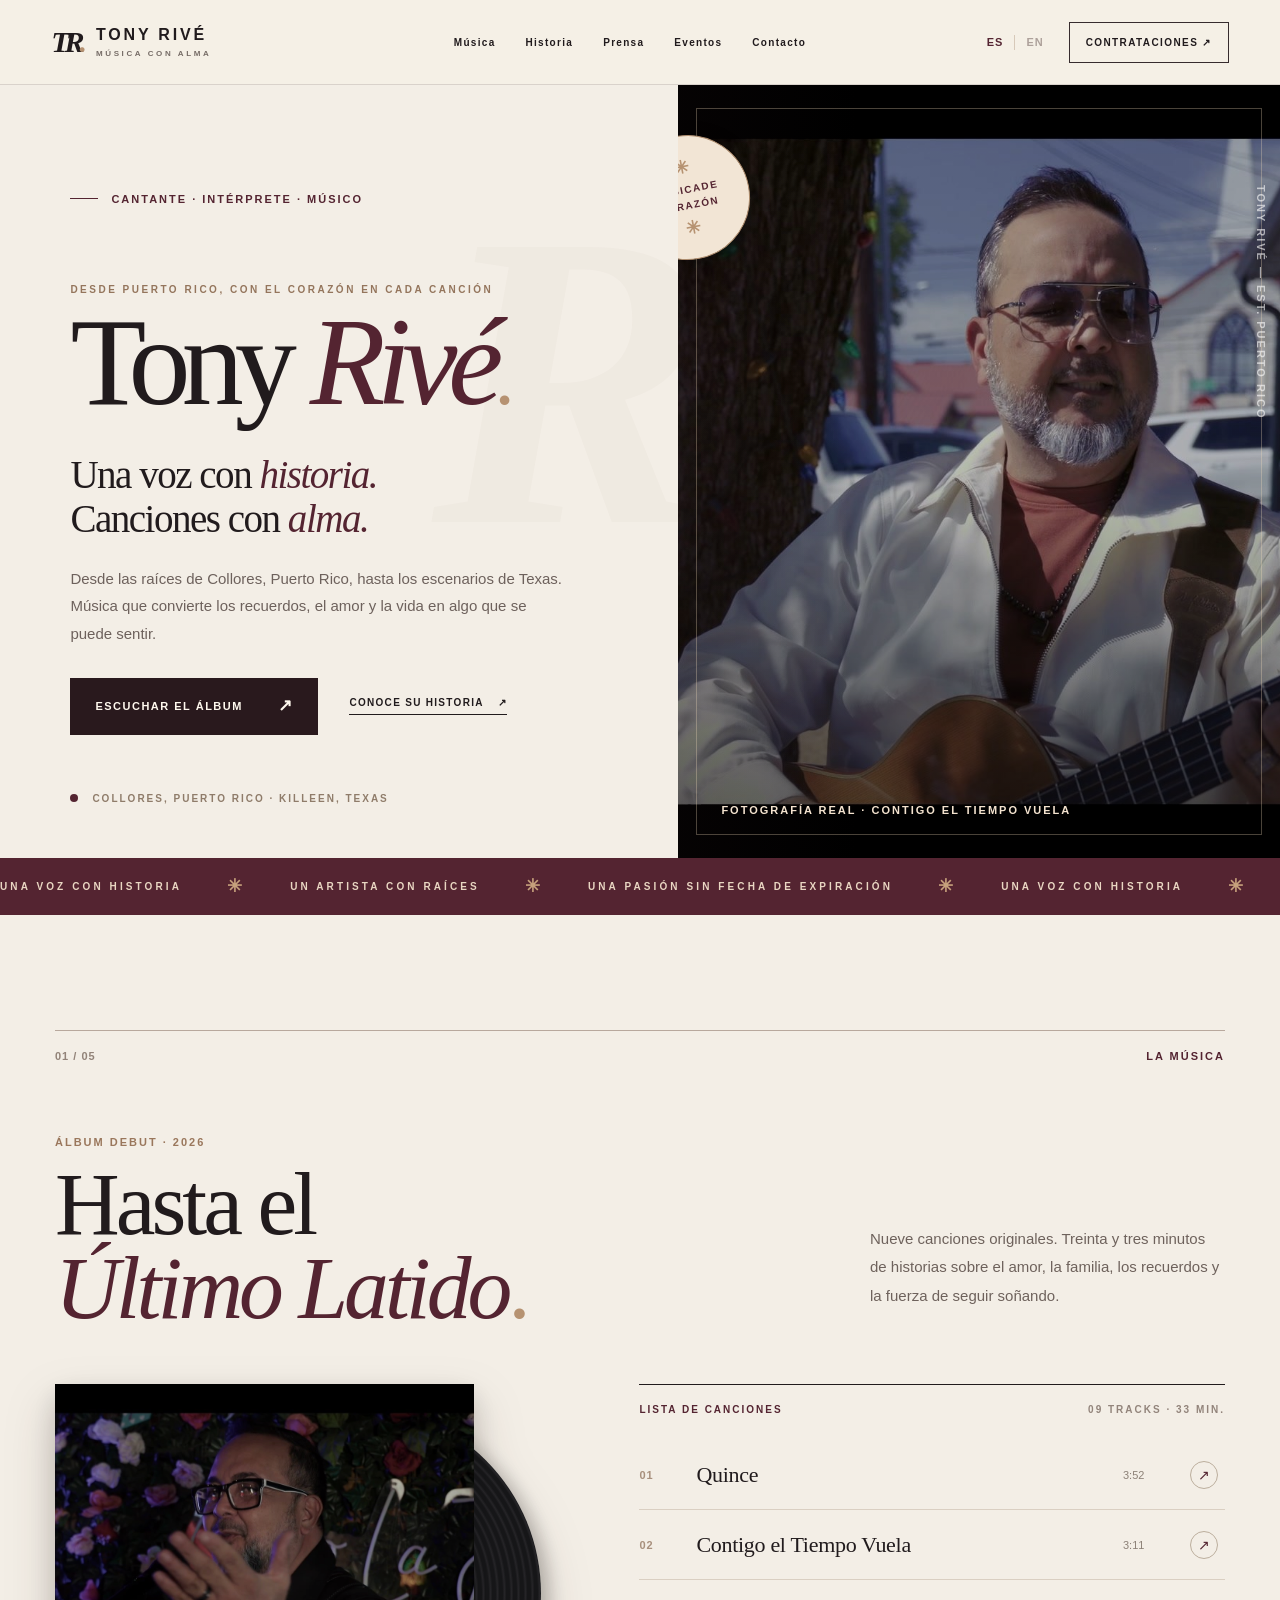
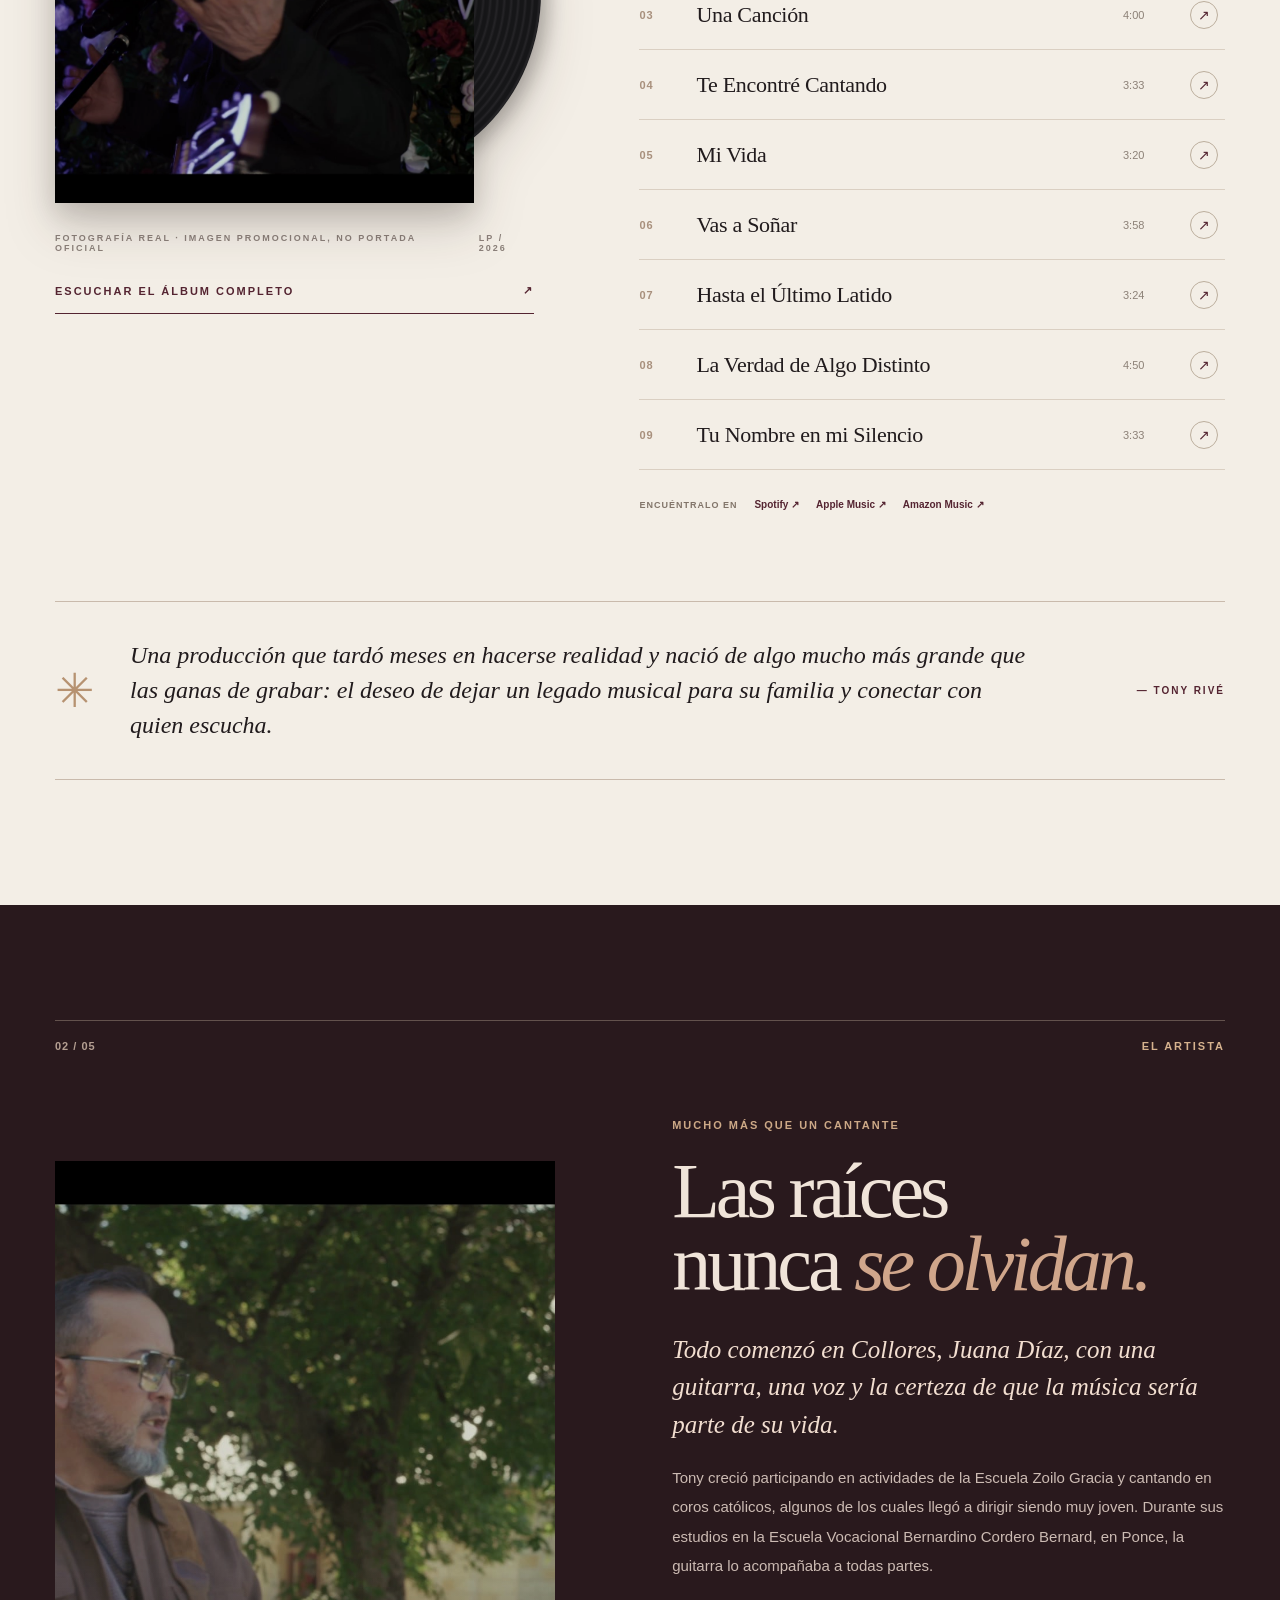
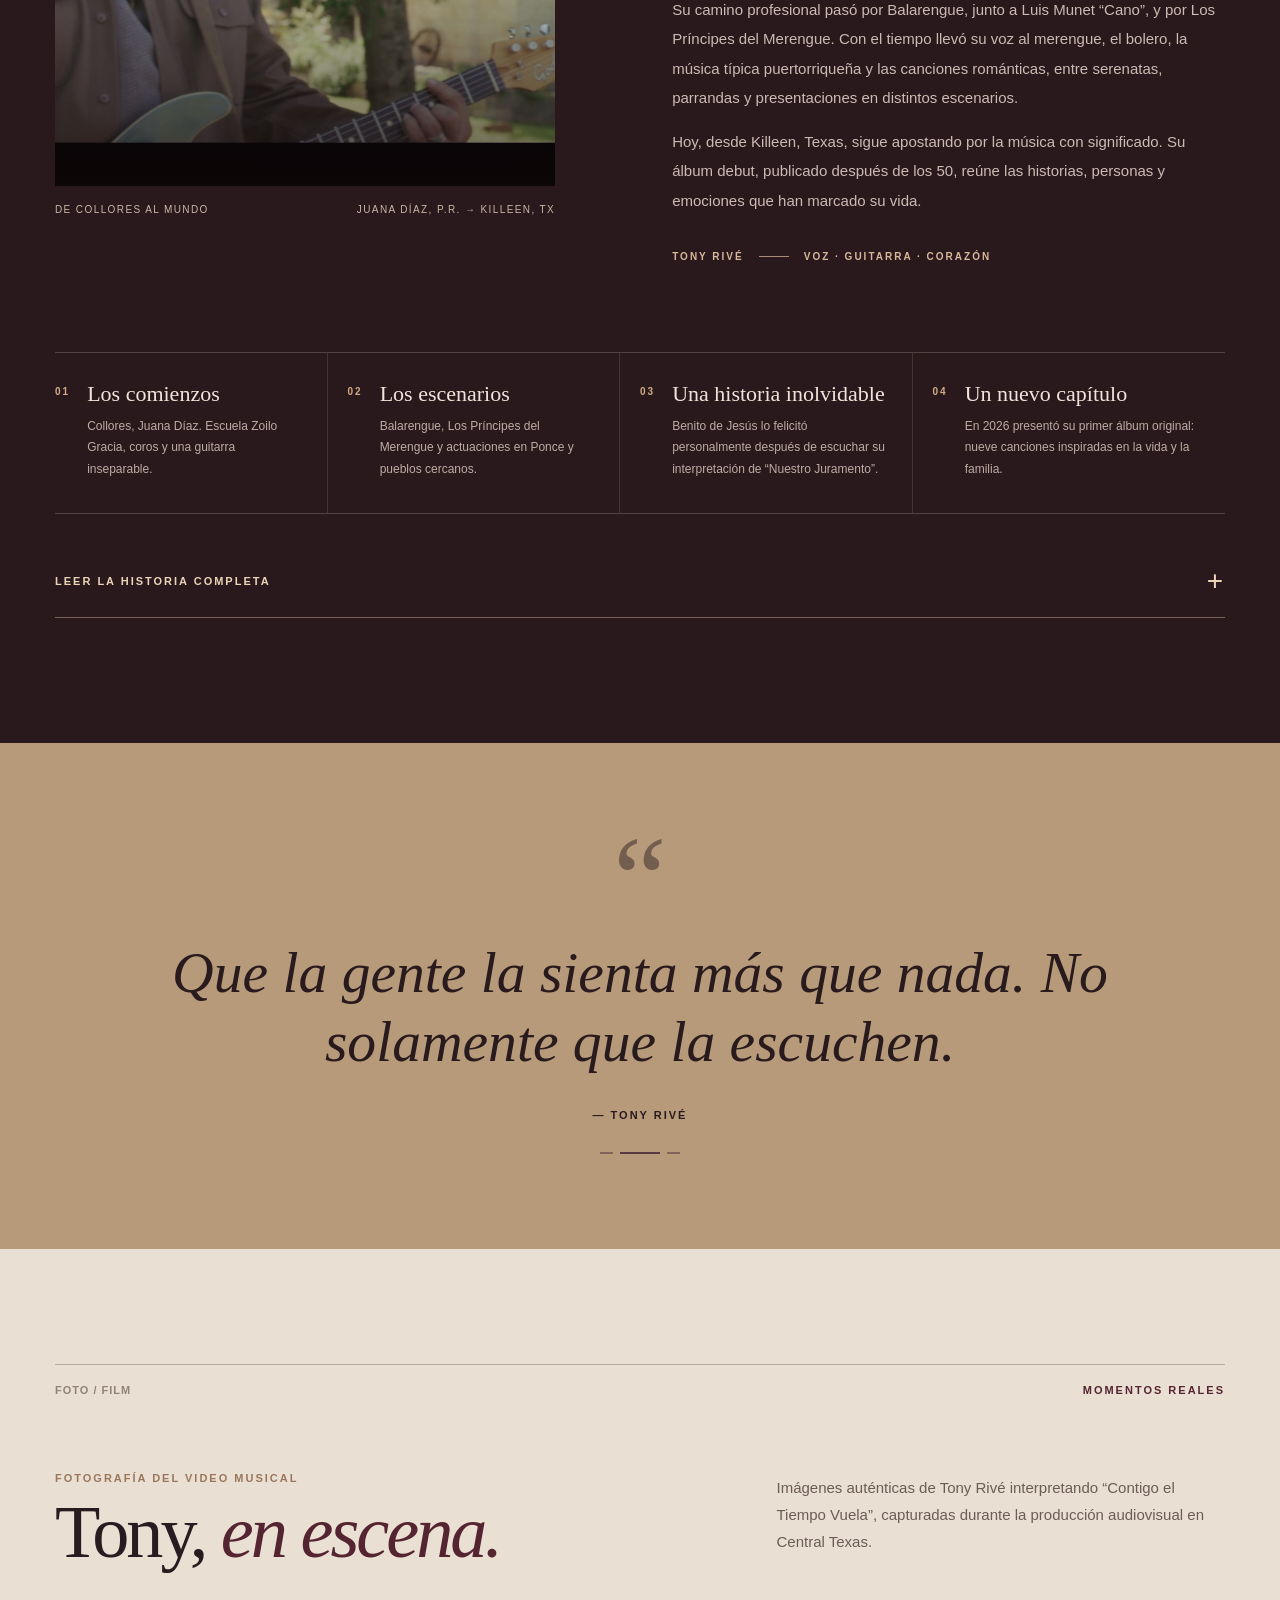
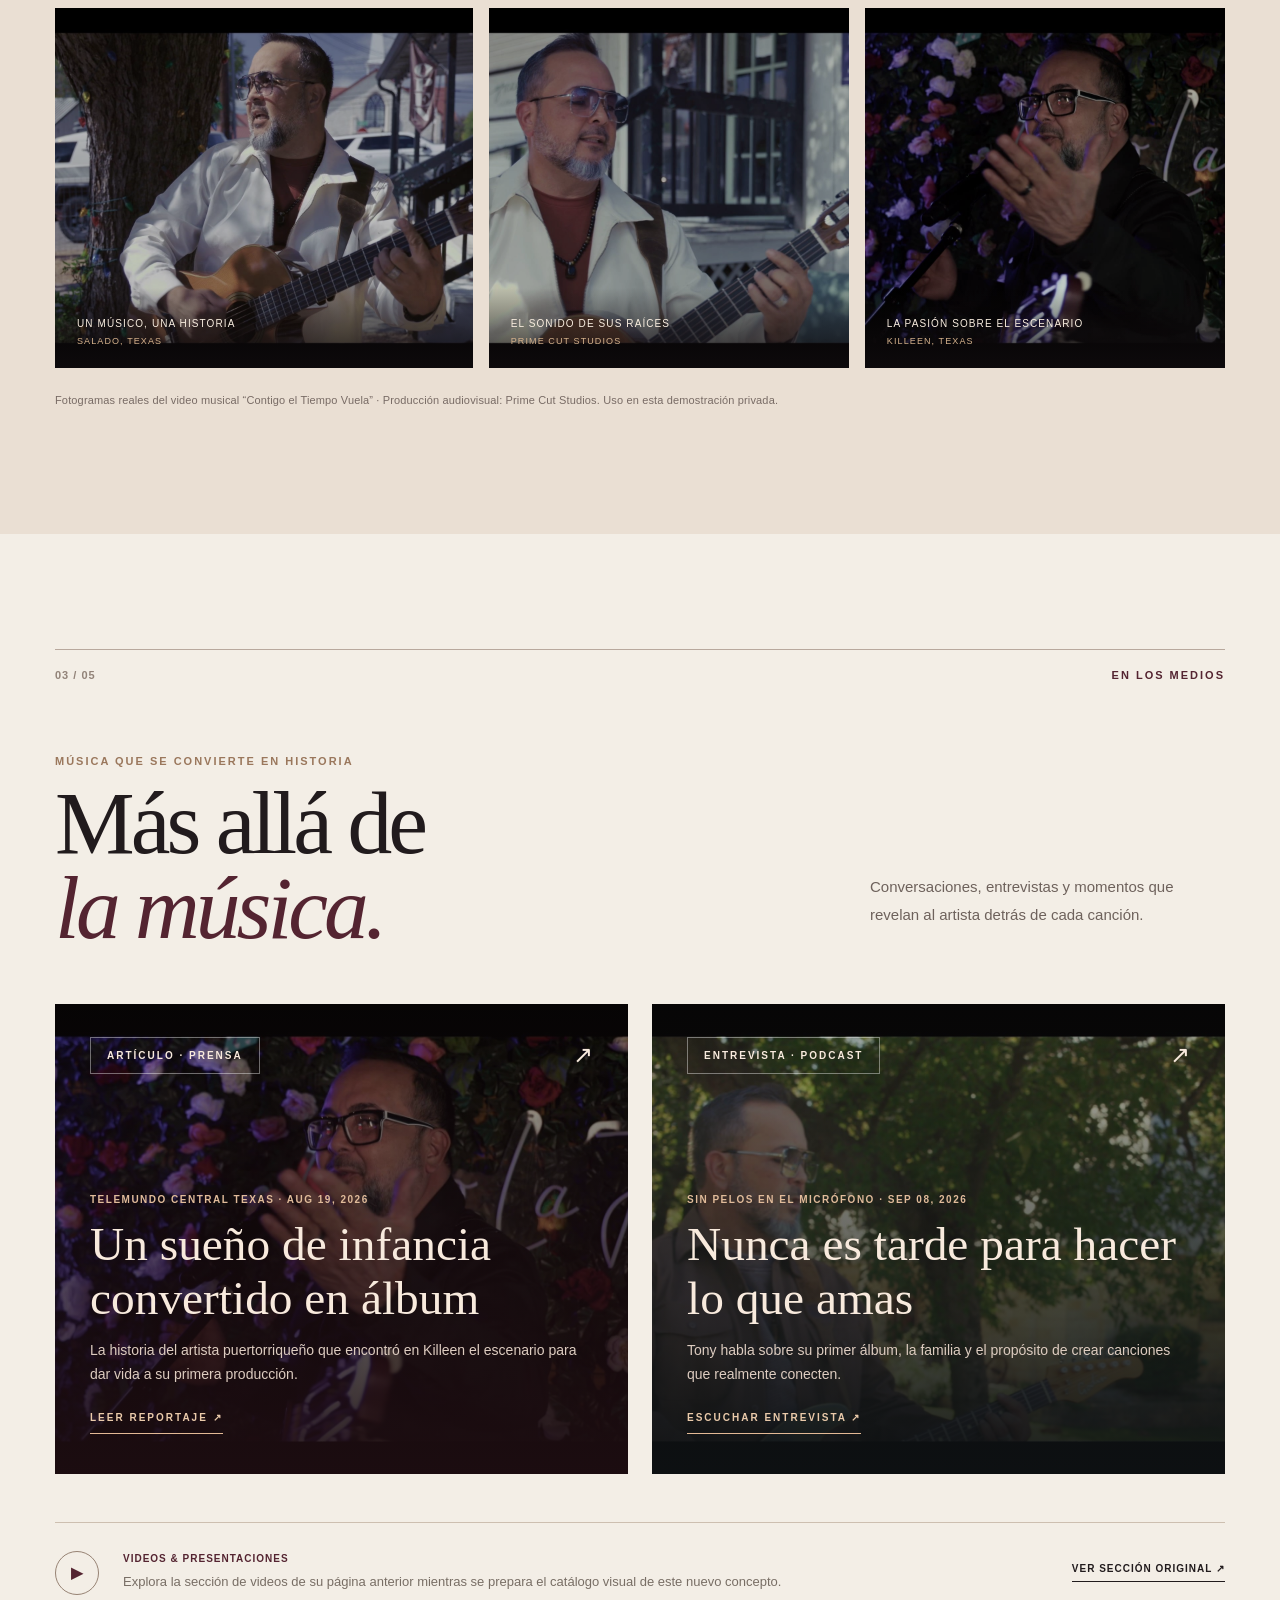
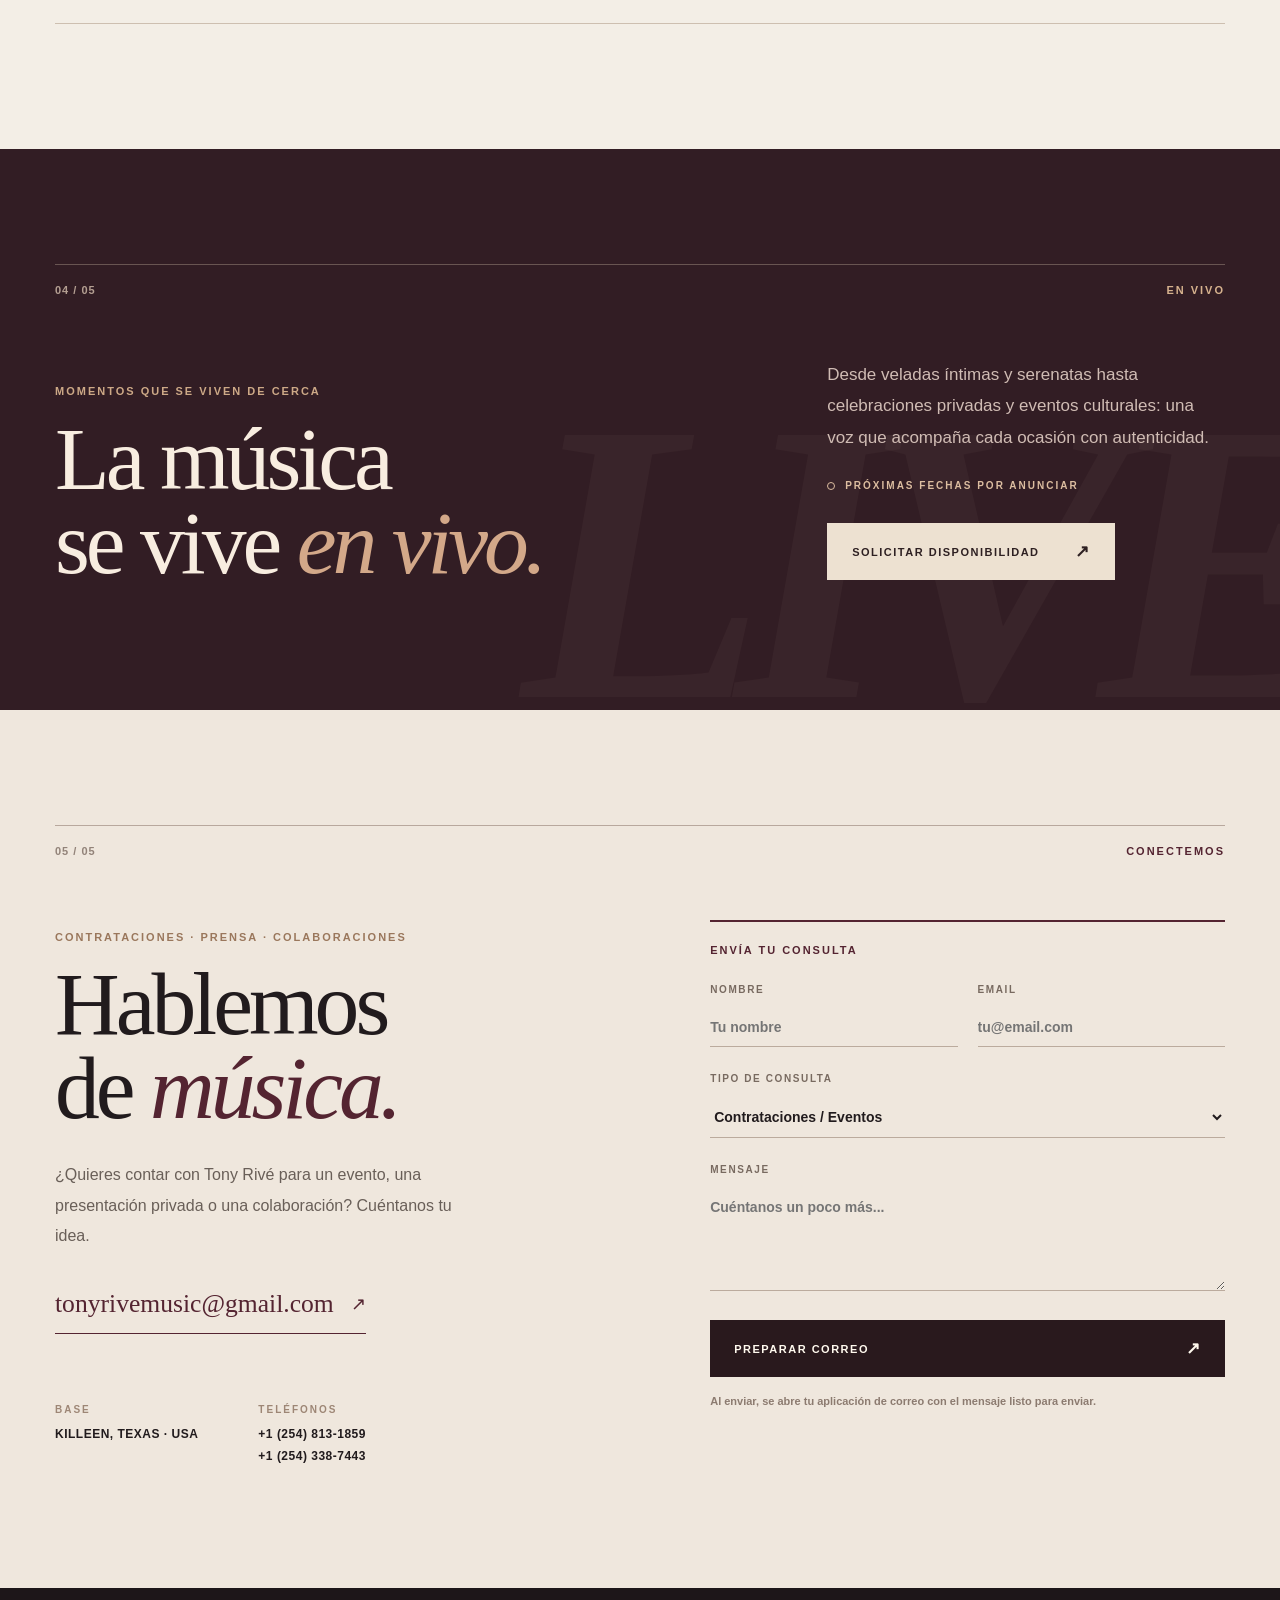
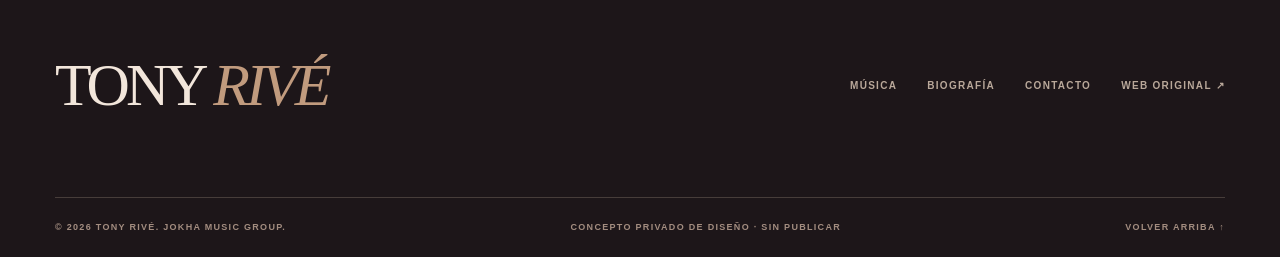
==== tony-rive/index.html @ f358e60b "Launch Tony Rivé bilingual artist website with authentic music-video photography" ====
<!doctype html>
<html lang="es">
<head>
 <meta charset="utf-8" />
 <meta name="viewport" content="width=device-width,initial-scale=1" />
 <meta name="theme-color" content="#1e1719" />
 <meta name="description" content="Tony Rivé — Puerto Rican singer, performer and musician based in Killeen, Texas. Listen to Hasta El Último Latido, explore his story and inquire about bookings." />
 <title>Tony Rivé | Music, Biography & Bookings | Sitio Oficial</title>
 <link rel="icon" href="[data-uri]" type="image/svg+xml" />
 <style>:root{--ink:#211b1d;--cream:#f3eee6;--cream2:#eae2d7;--line:#d7c9b9;--wine:#542431;--wineDark:#29191d;--tan:#b69271;--gold:#cda987;--muted:#766c66;--white:#fffaf3;--max:1440px;--serif:'Iowan Old Style','Baskerville','Palatino Linotype','Book Antiqua',Georgia,serif;--sans:'Helvetica Neue',Helvetica,Arial,sans-serif}
*{box-sizing:border-box}html{scroll-behavior:smooth;scroll-padding-top:80px}body{margin:0;background:var(--cream);color:var(--ink);font-family:var(--sans);-webkit-font-smoothing:antialiased;font-size:15px}body.menu-open{overflow:hidden}a{color:inherit;text-decoration:none}button,input,textarea,select{font:inherit}button{cursor:pointer}img{display:block;max-width:100%}::selection{background:#ae8667;color:#fff}button:focus-visible,a:focus-visible,input:focus-visible,textarea:focus-visible,select:focus-visible,summary:focus-visible{outline:2px solid var(--gold);outline-offset:4px}.container{width:min(calc(100% - 110px),var(--max));margin:auto}.section-padding{padding:115px 0 125px}.small-upper,.section-kicker,.hero-overline,.hero-eyebrow,.nav,.btn,.brand-name small,.hero-foot,.visual-caption,.vertical-label,.stamp-stars,.album-bottom,.tracks-meta,.platform-row,.track-num,.track-duration,.album-main-cta,.signature-line,.milestone-num,.bio-details summary,.quote-by,.media-tag,.media-source,.media-go,.media-notice,.events-status,.contact-info,.contact-form,.footer,.text-link,.form-label{font-size:11px;font-weight:650;letter-spacing:2px}.progress{position:fixed;top:0;left:0;height:3px;background:var(--tan);width:0;z-index:99}.skip-link{position:absolute;left:-9999px;top:10px;background:white;padding:12px;z-index:100}.skip-link:focus{left:10px}.site-header{height:85px;background:rgba(245,240,231,.96);display:flex;justify-content:space-between;align-items:center;padding:0 4%;border-bottom:1px solid rgba(51,31,35,.14);position:sticky;top:0;z-index:50;backdrop-filter:blur(16px)}.brand{display:flex;gap:14px;align-items:center;min-width:225px}.brand-mark{font:italic bold 30px var(--serif);letter-spacing:-5px;line-height:1}.brand-dot{color:var(--tan)}.brand-name{font-size:16px;letter-spacing:2.8px;font-weight:700;display:flex;flex-direction:column;gap:5px;white-space:nowrap}.brand-name small{font-size:8px;letter-spacing:2.6px;color:var(--muted)}.nav{display:flex;align-items:center;gap:30px;letter-spacing:1.3px;font-size:10px}.nav a{position:relative;padding:31px 0}.nav a::after{position:absolute;content:'';height:1px;background:var(--wine);bottom:23px;left:0;right:100%;transition:right .3s}.nav a:hover::after{right:0}.header-controls{display:flex;align-items:center;gap:22px}.language-switch{display:flex;align-items:center;gap:8px}.lang-btn{background:none;border:0;font-size:11px;font-weight:800;letter-spacing:1px;padding:7px 3px;color:#ada19a}.lang-btn.is-active{color:var(--wine)}.lang-line{width:1px;height:15px;background:var(--line)}.nav-book{border:1px solid #372c2e;padding:14px 16px;font-size:10px;letter-spacing:1.4px;font-weight:700;white-space:nowrap;transition:background .2s,color .2s}.nav-book:hover{background:var(--ink);color:white}.hamburger{display:none;width:35px;height:35px;padding:7px 2px;background:none;border:0}.hamburger span{display:block;height:2px;background:var(--ink);margin:6px 0;transition:transform .2s}
.hero{display:grid;grid-template-columns:53% 47%;min-height:740px;max-width:2000px;margin:auto}.hero-copy{padding:clamp(75px,8.4vw,145px) 4vw 54px max(5.5vw,calc((100vw - var(--max))/2));display:flex;flex-direction:column;position:relative;overflow:hidden}.hero-copy:after{content:'R';font:italic 700 420px var(--serif);position:absolute;top:7%;right:-5%;color:rgba(140,110,80,.035);pointer-events:none}.hero-eyebrow{color:var(--wine);display:flex;align-items:center;gap:13px;position:relative;z-index:1}.tiny-rule{width:28px;height:1px;background:var(--wine)}.hero-overline{color:#94755c;font-size:10px;letter-spacing:2.5px;line-height:1.8;margin:76px 0 8px;position:relative;z-index:1}.hero h1{font:normal clamp(88px,9.7vw,176px)/.9 var(--serif);letter-spacing:-9px;margin:0 0 35px;white-space:nowrap;z-index:1;position:relative}.hero h1>span:first-child{font-style:italic;font-weight:400;color:var(--wine)}.hero-period{font-size:.65em;color:var(--tan)}.hero-phrase{font:normal clamp(30px,3.05vw,54px)/1.12 var(--serif);letter-spacing:-1.5px;margin:0 0 24px;position:relative;z-index:1}.hero-phrase em{color:var(--wine);font-weight:400}.hero-desc{max-width:500px;color:#6d615c;line-height:1.85;font-size:15px;margin:0 0 30px;position:relative;z-index:1}.hero-buttons{display:flex;align-items:center;gap:31px;position:relative;z-index:2}.btn{display:inline-flex;align-items:center;justify-content:space-between;gap:35px;min-height:57px;padding:19px 24px;white-space:nowrap;border:1px solid transparent;transition:transform .24s,background .24s,color .24s;letter-spacing:1.5px}.btn:hover{transform:translateY(-3px)}.btn-dark{background:var(--wineDark);color:#fff9ee}.btn-dark:hover{background:var(--wine)}.btn-arrow{font-size:17px;line-height:0}.text-link{display:flex;align-items:center;gap:14px;font-size:10px;letter-spacing:1.3px;padding-bottom:6px;border-bottom:1px solid var(--ink)}.text-link:hover{color:var(--wine)}.hero-foot{margin-top:auto;padding-top:58px;display:flex;align-items:center;gap:14px;font-size:10px;color:#8f7c6a;position:relative;z-index:1}.round-dot{width:8px;height:8px;border-radius:50%;background:var(--wine)}.hero-visual{position:relative;min-height:740px;background:#191719;isolation:isolate;overflow:hidden}.hero-art{position:absolute;inset:0;background:#1e1e1c url('assets/guitar-scene.svg') center 45%/cover no-repeat}.hero-art img{width:100%;height:100%;object-fit:cover;object-position:center 38%;filter:saturate(.68) contrast(1.06) brightness(.87)}.hero-art img.failed,.story-image img.failed{display:none}.hero-visual:after{content:'';position:absolute;inset:0;pointer-events:none;background:linear-gradient(180deg,rgba(0,0,0,.04) 50%,rgba(0,0,0,.54) 100%)}.hero-visual:before{content:'';position:absolute;inset:0;background:linear-gradient(90deg,rgba(44,22,27,.12),transparent 30%);z-index:1;pointer-events:none}.photo-glow{position:absolute;inset:3%;border:1px solid rgba(243,220,188,.3);z-index:2;pointer-events:none}.visual-caption{position:absolute;bottom:42px;left:43px;color:#f4e3cf;z-index:3}.vertical-label{position:absolute;right:13px;top:100px;writing-mode:vertical-rl;color:rgba(255,255,255,.6);z-index:3}.hero-stamp{position:absolute;top:50px;left:-53px;width:125px;height:125px;border-radius:100%;border:1px solid #af8d6e;background:#f2e5d5;z-index:4;display:flex;align-items:center;justify-content:center;flex-direction:column;font-size:10px;letter-spacing:1.5px;text-align:center;line-height:1.6;color:var(--wine);transform:rotate(-11deg);font-weight:800;box-shadow:0 4px 22px rgba(0,0,0,.12)}.stamp-stars{color:var(--tan);font-size:18px;letter-spacing:0}
.ticker{background:var(--wine);color:#e9d6c2;overflow:hidden;height:57px;display:flex;align-items:center}.ticker-track{display:flex;align-items:center;gap:45px;white-space:nowrap;min-width:max-content;animation:marquee 34s linear infinite;font-size:10px;letter-spacing:3.1px;font-weight:700}.ticker-star{font-size:18px;color:#c6a17c}@keyframes marquee{to{transform:translateX(-45%)}}
.section-kicker{display:flex;justify-content:space-between;align-items:center;border-top:1px solid #b8a89d;padding-top:19px;color:var(--wine);margin-bottom:63px}.section-index{color:#928379;letter-spacing:1px}.section-kicker.light{color:#d6b28e;border-color:rgba(233,215,188,.3)}.section-kicker.light .section-index{color:#b49f92}.small-upper{font-size:11px;color:#9a775c}.small-upper.gold{color:var(--gold)}.section-head{display:flex;align-items:end;justify-content:space-between;gap:55px;margin:0 0 54px}.section-head h2,.story-content h2,.events-content h2,.contact-copy h2{font:normal clamp(57px,7vw,110px)/.94 var(--serif);letter-spacing:-4px;margin:14px 0 0}.section-head h2 em,.story-content h2 em,.events-content h2 em,.contact-copy h2 em{color:var(--wine);font-weight:400}.title-period{color:var(--tan)}.section-description{max-width:355px;line-height:1.9;color:#6e625c;font-size:15px;padding-bottom:5px}.album-section{background:#f3eee6}.album-grid{display:grid;grid-template-columns:minmax(350px,.9fr) minmax(440px,1.1fr);gap:9%;align-items:start}.record-column{max-width:600px}.album-sleeve{position:relative;margin:0 60px 30px 0;filter:drop-shadow(0 22px 24px rgba(40,24,18,.18));aspect-ratio:1}.album-sleeve>img{width:100%;height:100%;object-fit:cover;position:relative;z-index:2;box-shadow:0 10px 25px rgba(0,0,0,.13)}.vinyl-disc{width:90%;height:90%;background:repeating-radial-gradient(circle at center,#161618 0px,#161618 3px,#252427 5px,#171719 7px);border-radius:50%;position:absolute;right:-67px;top:5%;z-index:1;box-shadow:7px 5px 18px rgba(0,0,0,.23)}.vinyl-inner{background:#573040;border-radius:50%;height:30%;width:30%;position:absolute;top:35%;left:35%;border:4px solid #252024}.vinyl-inner:after{content:'';position:absolute;background:#171719;width:10px;height:10px;border-radius:50%;left:calc(50% - 5px);top:calc(50% - 5px)}.album-bottom{display:flex;justify-content:space-between;align-items:center;color:#8b807a;font-size:9px;gap:20px}.album-main-cta{margin-top:31px;border-bottom:1px solid var(--wine);padding:0 0 16px;display:flex;justify-content:space-between;align-items:center;color:var(--wine);font-size:11px}.album-main-cta:hover{color:#a2634c}.tracks-meta{display:flex;justify-content:space-between;align-items:center;border-top:1px solid var(--ink);padding:19px 0 25px;color:var(--wine);font-size:10px}.tracks-meta span:last-child{color:#92847b}.track-list{padding:0;margin:0;list-style:none}.track-list li{border-bottom:1px solid #dacfc2}.track-list a{display:grid;grid-template-columns:45px 1fr 55px 35px;align-items:center;min-height:69px;gap:12px;transition:padding .25s,background .25s}.track-list a:hover{background:#e9dfd3;padding-left:12px;padding-right:7px}.track-num{font-size:11px;color:#a8907d;letter-spacing:1px}.track-title{font:normal 22px var(--serif);letter-spacing:-.3px}.track-duration{color:#8c8177;font-size:11px;letter-spacing:0;font-weight:500}.track-play{color:var(--wine);height:28px;width:28px;display:grid;place-items:center;border:1px solid #bcae9d;border-radius:50%;font-size:14px}.platform-row{margin-top:29px;display:flex;flex-wrap:wrap;gap:17px;align-items:center;color:#82756a;font-size:9px;letter-spacing:1px}.platform-row a{color:var(--wine);font-size:10px;letter-spacing:0;border-bottom:1px solid transparent}.platform-row a:hover{border-bottom-color:var(--wine)}.album-story{margin-top:90px;border-top:1px solid #c9baac;border-bottom:1px solid #c9baac;padding:36px 0;display:flex;align-items:center;gap:36px}.album-story>span:first-child{font-size:47px;color:var(--tan)}.album-story p{font:italic 24px/1.45 var(--serif);margin:0;max-width:900px}.album-story-signature{white-space:nowrap;margin-left:auto;color:var(--wine);font-size:10px;letter-spacing:2px;font-weight:700}
.story-section{background:var(--wineDark);color:#f0e4d9}.story-grid{display:grid;grid-template-columns:.95fr 1.05fr;gap:10%;align-items:center}.story-media{width:100%}.story-image{aspect-ratio:4/5;position:relative;background:#25211f url('assets/guitar-scene.svg') center center / cover no-repeat;overflow:hidden}.story-image:after{content:'';position:absolute;inset:0;background:linear-gradient(180deg,transparent 65%,rgba(22,11,13,.55) 100%);pointer-events:none}.story-image img{width:100%;height:100%;object-fit:cover;object-position:center;filter:sepia(.23) saturate(.7) brightness(.91)}.story-image-cap{font-size:10px;letter-spacing:1.4px;color:#cab5a6;display:flex;justify-content:space-between;gap:10px;margin-top:18px}.story-content h2{font-size:clamp(57px,6.1vw,97px);margin-top:22px;margin-bottom:30px}.story-content h2 em{color:#d0a68b}.story-content>p:not(.small-upper){line-height:1.95;color:#ccbbb3;font-size:15px;max-width:605px}.story-content .story-lead{font:italic 25px/1.5 var(--serif)!important;color:#f2ded0!important;margin:0 0 20px}.signature-line{display:flex;align-items:center;gap:15px;margin-top:36px;color:#d7b899;font-size:10px}.signature-rule{width:30px;height:1px;background:#a88c79}.milestone-grid{display:grid;grid-template-columns:repeat(4,1fr);margin-top:90px;border-top:1px solid rgba(242,231,214,.2);border-bottom:1px solid rgba(242,231,214,.2)}.milestone{display:flex;gap:17px;padding:28px 25px 32px 0;border-right:1px solid rgba(242,231,214,.13);margin-right:20px}.milestone:last-child{border-right:0;margin-right:0}.milestone-num{color:#d2aa85;font-size:10px;margin-top:5px}.milestone h3{font:normal 22px var(--serif);margin:0 0 9px}.milestone p{font-size:12px;line-height:1.8;color:#beaca3;margin:0}.bio-details{margin-top:38px;border-bottom:1px solid rgba(236,206,178,.4)}.bio-details summary{cursor:pointer;color:#ecd4b8;padding:15px 0 22px;display:flex;align-items:center;justify-content:space-between;list-style:none}.bio-details summary::-webkit-details-marker{display:none}.details-plus{font-size:28px;line-height:1;font-weight:300}.bio-details[open] .details-plus{transform:rotate(45deg)}.bio-full{columns:2;column-gap:60px;padding:6px 0 30px}.bio-full p{font-size:14px;line-height:1.9;color:#cebeb1;break-inside:avoid;margin:0 0 18px}.quote-break{background:#b79a7a;color:#291b1d;text-align:center;padding:95px 0}.quote-glyph{font:120px/.7 var(--serif);opacity:.47}.quote-break blockquote{font:italic clamp(33px,4.5vw,60px)/1.2 var(--serif);max-width:960px;margin:16px auto 29px}.quote-by{font-size:11px}.quote-lines{display:flex;justify-content:center;gap:7px;margin-top:30px}.quote-lines i{height:2px;width:13px;background:#583942;opacity:.55}.quote-lines i:nth-child(2){width:40px;opacity:1}
.media-section{background:var(--cream)}.media-cards{display:grid;grid-template-columns:1fr 1fr;gap:24px}.media-card{min-height:470px;display:flex;flex-direction:column;justify-content:space-between;padding:33px 35px 40px;position:relative;overflow:hidden;color:#f8eadd;isolation:isolate;transition:transform .3s}.media-card:hover{transform:translateY(-5px)}.media-card-featured{background:linear-gradient(170deg,rgba(48,31,35,.12),rgba(34,14,21,.9)),radial-gradient(circle at 70% 24%,#a47a62,#462c2c 50%,#211b1d)}.media-card-interview{background:linear-gradient(160deg,rgba(18,28,30,.05),rgba(13,19,22,.93)),radial-gradient(circle at 65% 35%,#8b7660,#333839 53%,#131c1d)}.media-card::before{content:'TR';position:absolute;z-index:-1;right:-30px;top:70px;font:italic 320px var(--serif);color:rgba(255,255,255,.05)}.media-top{display:flex;justify-content:space-between;align-items:center}.media-tag{border:1px solid rgba(255,255,255,.4);padding:12px 16px;font-size:10px}.media-arrow{font-size:24px}.media-source{display:block;letter-spacing:1.5px;color:#e0bb9a;font-size:10px}.media-bottom h3{font:normal clamp(32px,3.7vw,50px)/1.13 var(--serif);max-width:500px;margin:13px 0}.media-bottom p{font-size:14px;line-height:1.7;max-width:510px;color:#ddccc0}.media-go{display:inline-block;border-bottom:1px solid #e3b995;padding-bottom:10px;margin-top:11px;color:#eacaaa;font-size:10px}.media-notice{border-top:1px solid #cdbfb0;border-bottom:1px solid #cdbfb0;padding:28px 0;margin-top:48px;display:flex;align-items:center;gap:24px;font-size:10px;letter-spacing:1px}.notice-icon{display:grid;place-items:center;width:44px;height:44px;border:1px solid #978374;border-radius:50%;font-size:15px;color:var(--wine);flex:none}.media-notice>div{flex:1}.media-notice strong{color:var(--wine);font-size:10px}.media-notice p{font-weight:400;letter-spacing:0;font-size:13px;color:#786e65;line-height:1.7;margin:7px 0 0}.media-notice>a{border-bottom:1px solid var(--ink);padding:0 0 7px;white-space:nowrap}
.events-section{background:#321d24;color:#f8ede0;position:relative;overflow:hidden}.events-section:after{content:'LIVE';position:absolute;right:-55px;bottom:-83px;font:italic bold 400px var(--serif);letter-spacing:-30px;color:rgba(237,206,180,.035);pointer-events:none}.events-content{display:grid;grid-template-columns:1.2fr .8fr;gap:15%;align-items:end;position:relative;z-index:2}.events-content h2 em{color:#d3a889}.events-content h2{margin-top:20px}.events-right{padding-bottom:5px}.events-right p{font-size:17px;line-height:1.85;color:#d0bcb4;max-width:425px;margin:0 0 27px}.events-status{display:flex;align-items:center;gap:10px;font-size:10px;color:#dcbda0;margin-bottom:32px}.status-dot{width:8px;height:8px;border-radius:50%;border:1px solid #dcbda0}.btn-light{color:#2e2022;background:#ede1d1}.btn-light:hover{background:#fff7ec}
.contact-section{background:#efe7dd}.contact-grid{display:grid;grid-template-columns:1fr 1fr;gap:12%}.contact-copy h2{margin:19px 0 30px}.contact-copy h2 em{color:var(--wine)}.contact-copy>p:not(.small-upper){line-height:1.9;font-size:16px;color:#695f58;max-width:430px}.contact-email{display:inline-flex;align-items:center;gap:17px;font:normal clamp(17px,2vw,28px) var(--serif);border-bottom:1px solid var(--wine);padding-bottom:14px;margin-top:21px;color:var(--wine)}.contact-email span{font:18px var(--sans)}.contact-info{display:flex;gap:60px;margin-top:70px}.contact-info>div{display:flex;flex-direction:column;gap:12px}.contact-info>div>span{color:#9d8675;font-size:10px}.contact-info strong{font-size:12px;letter-spacing:.5px;display:flex;gap:8px;flex-direction:column}.contact-info a:hover{color:var(--wine)}.contact-form{border-top:2px solid var(--wine);padding-top:22px}.form-label{display:block;color:var(--wine);margin-bottom:28px}.contact-form label{display:flex;flex-direction:column;gap:13px;font-size:10px;letter-spacing:1.6px;color:#786a60;margin-bottom:26px}.form-row{display:grid;grid-template-columns:1fr 1fr;gap:20px}.contact-form input,.contact-form select,.contact-form textarea{width:100%;background:transparent;border:0;border-bottom:1px solid #bbab9d;padding:11px 0;color:var(--ink);border-radius:0;outline-offset:0;font-size:14px;letter-spacing:0}.contact-form input:focus,.contact-form textarea:focus,.contact-form select:focus{border-color:var(--wine)}.contact-form textarea{resize:vertical}.form-submit{width:100%;border:0;cursor:pointer;margin-top:3px}.form-disclaimer,.form-feedback{font-size:11px;letter-spacing:0;color:#8c7b70;line-height:1.65;margin:15px 0 0}.form-feedback{color:var(--wine)}
.footer{background:#1d1619;color:#b9a89a;padding:63px 0 25px;font-size:10px;letter-spacing:1.3px}.footer-row{display:flex;justify-content:space-between;align-items:center;padding-bottom:77px}.footer-logo{font:normal 60px var(--serif);letter-spacing:-4px;color:#f2e6db}.footer-logo em{color:#c19b7e}.footer-logo>span{font:12px var(--sans);vertical-align:top;letter-spacing:0;margin-left:10px}.footer-links{display:flex;gap:30px}.footer-links a:hover{color:#fff}.footer-bottom{border-top:1px solid rgba(239,215,190,.2);padding-top:24px;display:flex;align-items:center;justify-content:space-between;gap:20px;font-size:9px;color:#a38d80}.footer-bottom a:hover{color:white}
@media(max-width:1250px){.site-header{padding:0 3%}.nav{gap:20px}.nav-book{display:none}.hero-copy{padding-left:5vw}.hero h1{font-size:clamp(82px,9vw,140px)}.hero-stamp{left:-37px;width:95px;height:95px;font-size:8px}.hero-desc{font-size:14px}.container{width:calc(100% - 80px)}.album-grid{gap:7%}.contact-grid{gap:8%}}
@media(max-width:950px){.site-header{height:75px}.hamburger{display:block}.nav{display:none;position:fixed;top:75px;left:0;right:0;bottom:0;min-height:calc(100dvh - 75px);background:var(--cream);padding:60px 9vw;flex-direction:column;align-items:start;justify-content:start;gap:0;font:36px var(--serif);text-transform:none;letter-spacing:-1px;overflow-y:auto}.nav.open{display:flex}.nav a{padding:13px 0;width:100%;border-bottom:1px solid var(--line)}.nav a:after{display:none}.container{width:calc(100% - 60px)}.hero{grid-template-columns:1fr 1fr;min-height:680px}.hero-copy{padding:85px 4vw 35px 5vw}.hero-overline{margin-top:54px}.hero h1{font-size:clamp(67px,8vw,100px);letter-spacing:-5px;margin-bottom:33px}.hero-phrase{font-size:clamp(29px,3.3vw,45px)}.hero-visual{min-height:680px}.hero-buttons{flex-wrap:wrap;gap:21px}.hero-foot{padding-top:45px}.section-padding{padding:80px 0}.section-head h2,.story-content h2,.events-content h2,.contact-copy h2{font-size:clamp(55px,7vw,86px)}.album-grid{grid-template-columns:.85fr 1.15fr;gap:5%}.track-list a{min-height:60px;grid-template-columns:28px 1fr 41px 27px;gap:8px}.track-title{font-size:19px}.story-grid{gap:5%}.milestone-grid{grid-template-columns:1fr 1fr}.milestone:nth-child(2){border-right:0}.milestone:nth-child(-n+2){border-bottom:1px solid rgba(242,231,214,.13)}.contact-info{gap:20px}.media-card{min-height:415px}.album-story{margin-top:65px}.album-story p{font-size:21px}}
@media(max-width:690px){.site-header{height:69px;padding:0 20px}.brand{min-width:0}.brand-name{font-size:13px;letter-spacing:2px}.brand-name small{font-size:7px;letter-spacing:1.9px}.brand-mark{font-size:25px}.header-controls{gap:12px}.nav{top:69px;min-height:calc(100dvh - 69px)}.container{width:calc(100% - 40px)}.hero{display:flex;flex-direction:column;min-height:auto}.hero-copy{padding:58px 21px 40px;min-height:565px}.hero-overline{margin-top:43px;font-size:9px}.hero h1{font-size:clamp(82px,16vw,135px);letter-spacing:-6px;margin-bottom:24px}.hero-phrase{font-size:38px}.hero-desc{font-size:14px;line-height:1.8}.hero-foot{padding-top:47px;margin-top:auto;font-size:9px}.hero-visual{min-height:500px}.hero-stamp{left:auto;right:22px;top:-44px;width:98px;height:98px}.visual-caption{bottom:27px;left:26px;font-size:9px}.ticker{height:48px}.section-padding{padding:66px 0 78px}.section-kicker{margin-bottom:47px}.section-head{display:block;margin-bottom:45px}.section-head h2,.story-content h2,.events-content h2,.contact-copy h2{font-size:clamp(64px,12vw,92px);letter-spacing:-3px}.section-description{margin-top:24px;max-width:400px}.album-grid{display:flex;flex-direction:column;gap:57px}.record-column{width:100%;max-width:470px}.album-sleeve{margin-right:42px}.vinyl-disc{right:-43px}.album-bottom{font-size:8px}.tracks-column{width:100%}.tracks-meta{font-size:9px}.track-list a{min-height:65px;grid-template-columns:35px 1fr 44px 30px}.track-title{font-size:20px}.platform-row{gap:13px}.album-story{margin-top:55px;gap:16px;align-items:start;flex-wrap:wrap}.album-story>span:first-child{font-size:30px}.album-story p{font-size:20px;flex:1}.album-story-signature{width:100%;text-align:right}.story-grid{display:flex;flex-direction:column;gap:50px}.story-media{max-width:460px}.story-content{width:100%}.story-content h2{font-size:clamp(62px,11vw,85px)}.story-content>p:not(.small-upper){font-size:14px}.milestone-grid{margin-top:50px}.milestone{gap:10px;padding:24px 10px 24px 0;margin-right:12px}.milestone h3{font-size:18px}.milestone p{font-size:11px}.bio-full{columns:1}.quote-break{padding:73px 0}.quote-break blockquote{font-size:clamp(32px,7vw,46px)}.media-cards{grid-template-columns:1fr}.media-card{min-height:390px}.media-bottom h3{font-size:40px}.media-notice{align-items:start;flex-wrap:wrap;gap:14px}.media-notice>div{flex:1 1 calc(100% - 63px)}.media-notice>a{margin-left:58px}.events-content{grid-template-columns:1fr;gap:35px}.events-section:after{font-size:250px;bottom:0}.events-right p{font-size:15px}.contact-grid{grid-template-columns:1fr;gap:55px}.contact-info{margin-top:50px;gap:35px;flex-wrap:wrap}.contact-email{font-size:24px}.footer-row{flex-direction:column;align-items:start;gap:40px;padding-bottom:45px}.footer-logo{font-size:54px}.footer-links{flex-wrap:wrap;gap:16px 26px}.footer-bottom{flex-direction:column;align-items:start;gap:12px}}
@media(prefers-reduced-motion:reduce){html{scroll-behavior:auto}.ticker-track{animation:none}.media-card,.btn,.track-list a{transition:none}}

/* Verified photographic assets sourced from Tony Rivé's real music video. */
.hero-art,.story-image{background:#1b1718!important}
.hero-art img.failed,.story-image img.failed{display:block}
.hero-art img{object-position:43% center;filter:saturate(.87) contrast(1.03) brightness(.81)}
.story-image img{object-position:36% center;filter:saturate(.76) contrast(1.035) brightness(.9)}
.album-sleeve>img{object-position:62% center;filter:saturate(.87) brightness(.86)}
.media-card-featured{background:linear-gradient(180deg,rgba(36,24,26,.17),rgba(29,13,17,.95)),url('[data-uri]') center center / cover no-repeat}
.media-card-interview{background:linear-gradient(180deg,rgba(29,25,25,.23),rgba(14,17,19,.95)),url('[data-uri]') 38% center / cover no-repeat}
.media-card::before{display:none}
.gallery-section{background:#eadfd3;color:#291c20}
.gallery-head{display:grid;grid-template-columns:1.05fr .75fr;gap:8%;align-items:end;margin-bottom:38px}
.gallery-head h2{font:normal clamp(47px,5.8vw,90px)/.99 var(--serif);letter-spacing:-3px;margin:12px 0 0}
.gallery-head h2 em{color:var(--wine)}
.gallery-head>p{color:#6b5c56;line-height:1.8;font-size:15px;max-width:470px}
.gallery-grid{display:grid;grid-template-columns:1.16fr 1fr 1fr;gap:16px}
.gallery-grid figure{min-width:0;margin:0;background:#271e20;position:relative;min-height:360px;overflow:hidden;isolation:isolate}
.gallery-grid figure img{position:absolute;inset:0;width:100%;height:100%;object-fit:cover;filter:saturate(.78) brightness(.83);transition:transform .5s ease,filter .5s ease}
.gallery-grid figure:hover img{transform:scale(1.04);filter:saturate(.95) brightness(.9)}
.gallery-grid .gallery-main img{object-position:40% center}
.gallery-grid figcaption{position:absolute;bottom:0;left:0;right:0;padding:30px 22px 22px;display:flex;flex-direction:column;gap:7px;background:linear-gradient(transparent,rgba(16,12,14,.83));color:#f9eee0;letter-spacing:1.1px;font-size:10px;z-index:2}
.gallery-grid figcaption span+span{font-size:9px;color:#d6b38d}
.gallery-credit{margin:24px 0 0;color:#786b65;font-size:11px;letter-spacing:.15px;line-height:1.6}
@media(max-width:950px){.gallery-head{grid-template-columns:1fr}.gallery-grid{grid-template-columns:1fr 1fr}.gallery-grid .gallery-main{grid-column:1/-1;height:390px}.gallery-grid figure{min-height:260px}}
@media(max-width:690px){.gallery-head h2{font-size:clamp(46px,11vw,65px)}.gallery-grid{grid-template-columns:1fr}.gallery-grid .gallery-main{grid-column:auto;height:290px}.gallery-grid figure{min-height:270px}}
</style>
</head>
<body>
 <div class="progress" id="progress" aria-hidden="true"></div>
 <a href="#main" class="skip-link" data-i18n="skip">Saltar al contenido</a>
 <header class="site-header" id="site-header">
   <a class="brand" href="#top" aria-label="Tony Rivé · Inicio">
      <span class="brand-mark">TR<span class="brand-dot">.</span></span>
      <span class="brand-name">TONY RIVÉ <small data-i18n="brandSub">MÚSICA CON ALMA</small></span>
   </a>
   <nav class="nav" id="navigation" aria-label="Main navigation">
      <a href="#music" data-i18n="navMusic">Música</a><a href="#story" data-i18n="navStory">Historia</a><a href="#media" data-i18n="navMedia">Prensa</a><a href="#events" data-i18n="navEvents">Eventos</a><a href="#contact" data-i18n="navContact">Contacto</a>
   </nav>
   <div class="header-controls"><div class="language-switch" role="group" aria-label="Website language"><button class="lang-btn is-active" type="button" data-lang="es" aria-pressed="true">ES</button><span class="lang-line"></span><button class="lang-btn" type="button" data-lang="en" aria-pressed="false">EN</button></div><a class="nav-book" href="#contact"><span data-i18n="bookNow">CONTRATACIONES</span><span aria-hidden="true"> ↗</span></a><button class="hamburger" id="menuToggle" type="button" aria-label="Abrir menú" aria-expanded="false" aria-controls="navigation"><span></span><span></span></button></div>
 </header>
 <main id="main">
  <section class="hero" id="top" aria-labelledby="hero-title">
    <div class="hero-copy">
      <div class="hero-eyebrow"><span class="tiny-rule"></span><span data-i18n="heroEyebrow">CANTANTE · INTÉRPRETE · MÚSICO</span></div>
      <p class="hero-overline" data-i18n="heroOverline">DESDE PUERTO RICO, CON EL CORAZÓN EN CADA CANCIÓN</p>
      <h1 id="hero-title">Tony <span>Rivé</span><span class="hero-period">.</span></h1>
      <p class="hero-phrase" data-i18n-html="heroPhrase">Una voz con <em>historia.</em><br/>Canciones con <em>alma.</em></p>
      <p class="hero-desc" data-i18n="heroDesc">Desde las raíces de Collores, Puerto Rico, hasta los escenarios de Texas. Música que convierte los recuerdos, el amor y la vida en algo que se puede sentir.</p>
      <div class="hero-buttons"><a class="btn btn-dark" href="#music"><span data-i18n="heroMusicBtn">ESCUCHAR EL ÁLBUM</span><span class="btn-arrow">↗</span></a><a class="text-link" href="#story"><span data-i18n="heroStoryBtn">CONOCE SU HISTORIA</span><span>↗</span></a></div>
      <div class="hero-foot"><span class="round-dot"></span><span data-i18n="heroLocation">COLLORES, PUERTO RICO · KILLEEN, TEXAS</span></div>
    </div>
    <div class="hero-visual" aria-label="Fotograma auténtico del video musical Contigo el Tiempo Vuela">
      <div class="hero-art"><img src="[data-uri]" alt="Tony Rivé interpretando música con su guitarra en Salado, Texas" loading="eager" onerror="this.classList.add('failed')" /></div>
      <span class="photo-glow"></span><span class="visual-caption" data-i18n="heroVisualCaption">FOTOGRAFÍA REAL · CONTIGO EL TIEMPO VUELA</span><span class="vertical-label">TONY RIVÉ — EST. PUERTO RICO</span>
      <div class="hero-stamp"><span class="stamp-stars">✳</span><span data-i18n="heroStamp">MÚSICA<br/>DE CORAZÓN</span><span class="stamp-stars">✳</span></div>
    </div>
  </section>
  <div class="ticker" aria-label="Artist signature"><div class="ticker-track"><span data-i18n="tickerOne">UNA VOZ CON HISTORIA</span><span class="ticker-star">✳</span><span data-i18n="tickerTwo">UN ARTISTA CON RAÍCES</span><span class="ticker-star">✳</span><span data-i18n="tickerThree">UNA PASIÓN SIN FECHA DE EXPIRACIÓN</span><span class="ticker-star">✳</span><span data-i18n="tickerOne">UNA VOZ CON HISTORIA</span><span class="ticker-star">✳</span><span data-i18n="tickerTwo">UN ARTISTA CON RAÍCES</span><span class="ticker-star">✳</span></div></div>
  <section class="album-section section-padding" id="music" aria-labelledby="music-title">
    <div class="container"><div class="section-kicker"><span class="section-index">01 / 05</span><span data-i18n="albumKicker">LA MÚSICA</span></div>
     <div class="section-head album-heading"><div><p class="small-upper" data-i18n="albumNew">ÁLBUM DEBUT · 2026</p><h2 id="music-title" data-i18n-html="albumTitle">Hasta el<br/><em>Último Latido</em><span class="title-period">.</span></h2></div><p class="section-description" data-i18n="albumDesc">Nueve canciones originales. Treinta y tres minutos de historias sobre el amor, la familia, los recuerdos y la fuerza de seguir soñando.</p></div>
     <div class="album-grid">
       <div class="record-column"><div class="album-sleeve"><img src="[data-uri]" alt="Fotograma auténtico de Tony Rivé interpretando su música en Los Cabos, Texas (imagen promocional, no portada oficial del álbum)"/><div class="vinyl-disc" aria-hidden="true"><div class="vinyl-inner"></div></div></div><div class="album-bottom"><span data-i18n="albumNote">FOTOGRAFÍA REAL · IMAGEN PROMOCIONAL, NO PORTADA OFICIAL</span><span>LP / 2026</span></div><a href="https://music.amazon.es/albums/B0HDYTBK6Y" target="_blank" rel="noopener noreferrer" class="album-main-cta"><span data-i18n="albumListen">ESCUCHAR EL ÁLBUM COMPLETO</span><span>↗</span></a></div>
       <div class="tracks-column"><div class="tracks-meta"><span data-i18n="trackHeader">LISTA DE CANCIONES</span><span>09 TRACKS · 33 MIN.</span></div><ol class="track-list" id="trackList"><li><a href="https://music.amazon.es/albums/B0HDYTBK6Y" target="_blank" rel="noopener noreferrer"><span class="track-num">01</span><span class="track-title">Quince</span><span class="track-duration">3:52</span><span class="track-play" aria-label="Abrir álbum">↗</span></a></li><li><a href="https://music.amazon.es/albums/B0HDYTBK6Y" target="_blank" rel="noopener noreferrer"><span class="track-num">02</span><span class="track-title">Contigo el Tiempo Vuela</span><span class="track-duration">3:11</span><span class="track-play" aria-label="Abrir álbum">↗</span></a></li><li><a href="https://music.amazon.es/albums/B0HDYTBK6Y" target="_blank" rel="noopener noreferrer"><span class="track-num">03</span><span class="track-title">Una Canción</span><span class="track-duration">4:00</span><span class="track-play" aria-label="Abrir álbum">↗</span></a></li><li><a href="https://music.amazon.es/albums/B0HDYTBK6Y" target="_blank" rel="noopener noreferrer"><span class="track-num">04</span><span class="track-title">Te Encontré Cantando</span><span class="track-duration">3:33</span><span class="track-play" aria-label="Abrir álbum">↗</span></a></li><li><a href="https://music.amazon.es/albums/B0HDYTBK6Y" target="_blank" rel="noopener noreferrer"><span class="track-num">05</span><span class="track-title">Mi Vida</span><span class="track-duration">3:20</span><span class="track-play" aria-label="Abrir álbum">↗</span></a></li><li><a href="https://music.amazon.es/albums/B0HDYTBK6Y" target="_blank" rel="noopener noreferrer"><span class="track-num">06</span><span class="track-title">Vas a Soñar</span><span class="track-duration">3:58</span><span class="track-play" aria-label="Abrir álbum">↗</span></a></li><li><a href="https://music.amazon.es/albums/B0HDYTBK6Y" target="_blank" rel="noopener noreferrer"><span class="track-num">07</span><span class="track-title">Hasta el Último Latido</span><span class="track-duration">3:24</span><span class="track-play" aria-label="Abrir álbum">↗</span></a></li><li><a href="https://music.amazon.es/albums/B0HDYTBK6Y" target="_blank" rel="noopener noreferrer"><span class="track-num">08</span><span class="track-title">La Verdad de Algo Distinto</span><span class="track-duration">4:50</span><span class="track-play" aria-label="Abrir álbum">↗</span></a></li><li><a href="https://music.amazon.es/albums/B0HDYTBK6Y" target="_blank" rel="noopener noreferrer"><span class="track-num">09</span><span class="track-title">Tu Nombre en mi Silencio</span><span class="track-duration">3:33</span><span class="track-play" aria-label="Abrir álbum">↗</span></a></li></ol><div class="platform-row"><span data-i18n="availableOn">ENCUÉNTRALO EN</span><a target="_blank" rel="noopener noreferrer" href="https://open.spotify.com/search/Tony%20Riv%C3%A9">Spotify ↗</a><a target="_blank" rel="noopener noreferrer" href="https://music.apple.com/us/search?term=Tony%20Riv%C3%A9">Apple Music ↗</a><a target="_blank" rel="noopener noreferrer" href="https://music.amazon.es/albums/B0HDYTBK6Y">Amazon Music ↗</a></div></div>
     </div>
     <div class="album-story"><span>✳</span><p data-i18n="albumStory">Una producción que tardó meses en hacerse realidad y nació de algo mucho más grande que las ganas de grabar: el deseo de dejar un legado musical para su familia y conectar con quien escucha.</p><span class="album-story-signature">— TONY RIVÉ</span></div>
    </div>
  </section>
  <section class="story-section section-padding" id="story" aria-labelledby="story-title">
   <div class="container"><div class="section-kicker light"><span class="section-index">02 / 05</span><span data-i18n="storyKicker">EL ARTISTA</span></div><div class="story-grid">
     <div class="story-media"><div class="story-image"><img src="[data-uri]" alt="Tony Rivé tocando la guitarra en una escena real de su video musical" loading="lazy" onerror="this.classList.add('failed')"/></div><div class="story-image-cap"><span data-i18n="storyImageCap">DE COLLORES AL MUNDO</span><span>JUANA DÍAZ, P.R. → KILLEEN, TX</span></div></div>
     <div class="story-content"><span class="small-upper gold" data-i18n="storyOverline">MUCHO MÁS QUE UN CANTANTE</span><h2 id="story-title" data-i18n-html="storyTitle">Las raíces<br/>nunca <em>se olvidan.</em></h2><p class="story-lead" data-i18n="storyLead">Todo comenzó en Collores, Juana Díaz, con una guitarra, una voz y la certeza de que la música sería parte de su vida.</p><p data-i18n="storyP1">Tony creció participando en actividades de la Escuela Zoilo Gracia y cantando en coros católicos, algunos de los cuales llegó a dirigir siendo muy joven. Durante sus estudios en la Escuela Vocacional Bernardino Cordero Bernard, en Ponce, la guitarra lo acompañaba a todas partes.</p><p data-i18n="storyP2">Su camino profesional pasó por Balarengue, junto a Luis Munet “Cano”, y por Los Príncipes del Merengue. Con el tiempo llevó su voz al merengue, el bolero, la música típica puertorriqueña y las canciones románticas, entre serenatas, parrandas y presentaciones en distintos escenarios.</p><p data-i18n="storyP3">Hoy, desde Killeen, Texas, sigue apostando por la música con significado. Su álbum debut, publicado después de los 50, reúne las historias, personas y emociones que han marcado su vida.</p><div class="signature-line"><span>TONY RIVÉ</span><span class="signature-rule"></span><span data-i18n="storySignature">VOZ · GUITARRA · CORAZÓN</span></div></div>
    </div>
    <div class="milestone-grid"><div class="milestone"><span class="milestone-num">01</span><div><h3 data-i18n="mile1Title">Los comienzos</h3><p data-i18n="mile1Text">Collores, Juana Díaz. Escuela Zoilo Gracia, coros y una guitarra inseparable.</p></div></div><div class="milestone"><span class="milestone-num">02</span><div><h3 data-i18n="mile2Title">Los escenarios</h3><p data-i18n="mile2Text">Balarengue, Los Príncipes del Merengue y actuaciones en Ponce y pueblos cercanos.</p></div></div><div class="milestone"><span class="milestone-num">03</span><div><h3 data-i18n="mile3Title">Una historia inolvidable</h3><p data-i18n="mile3Text">Benito de Jesús lo felicitó personalmente después de escuchar su interpretación de “Nuestro Juramento”.</p></div></div><div class="milestone"><span class="milestone-num">04</span><div><h3 data-i18n="mile4Title">Un nuevo capítulo</h3><p data-i18n="mile4Text">En 2026 presentó su primer álbum original: nueve canciones inspiradas en la vida y la familia.</p></div></div></div>
    <details class="bio-details"><summary><span data-i18n="bioMore">LEER LA HISTORIA COMPLETA</span><span class="details-plus">+</span></summary><div class="bio-full"><p data-i18n="bioExtra1">En Puerto Rico se presentó en espacios como Rayzette Café, El Ancla, Costa Caribe en Ponce Hilton, Piccolo’s Café y Café Mayor, además de eventos privados, celebraciones familiares y actividades culturales. Su versatilidad lo llevó a compartir música típica, merengue, boleros y repertorio romántico.</p><p data-i18n="bioExtra2">Entre sus recuerdos más especiales está una llamada inesperada: su amigo Néstor Figueroa Lugo facilitó que el compositor Benito de Jesús escuchara su versión de “Nuestro Juramento”. Recibir sus palabras de reconocimiento dejó una huella imborrable en Tony.</p><p data-i18n="bioExtra3">Su familia siempre ha sido el centro de sus prioridades. Después de décadas de cantar y tocar, decidió convertir en canciones propias sus experiencias y afectos. Junto a su esposa Angélica, quien colaboró como productora ejecutiva, trabajó durante meses para completar “Hasta El Último Latido”.</p></div></details>
   </div>
  </section>
  <section class="quote-break"><div class="container"><div class="quote-glyph">“</div><blockquote data-i18n="quoteText">Que la gente la sienta más que nada. No solamente que la escuchen.</blockquote><span class="quote-by">— TONY RIVÉ</span><div class="quote-lines"><i></i><i></i><i></i></div></div></section>

  <section class="gallery-section section-padding" id="photos" aria-labelledby="gallery-title">
   <div class="container">
    <div class="section-kicker"><span class="section-index">FOTO / FILM</span><span data-i18n="galleryKicker">MOMENTOS REALES</span></div>
    <div class="gallery-head"><div><p class="small-upper" data-i18n="galleryOverline">FOTOGRAFÍA DEL VIDEO MUSICAL</p><h2 id="gallery-title" data-i18n-html="galleryTitle">Tony, <em>en escena.</em></h2></div><p data-i18n="galleryIntro">Imágenes auténticas de Tony Rivé interpretando “Contigo el Tiempo Vuela”, capturadas durante la producción audiovisual en Central Texas.</p></div>
    <div class="gallery-grid">
      <figure class="gallery-main"><img src="[data-uri]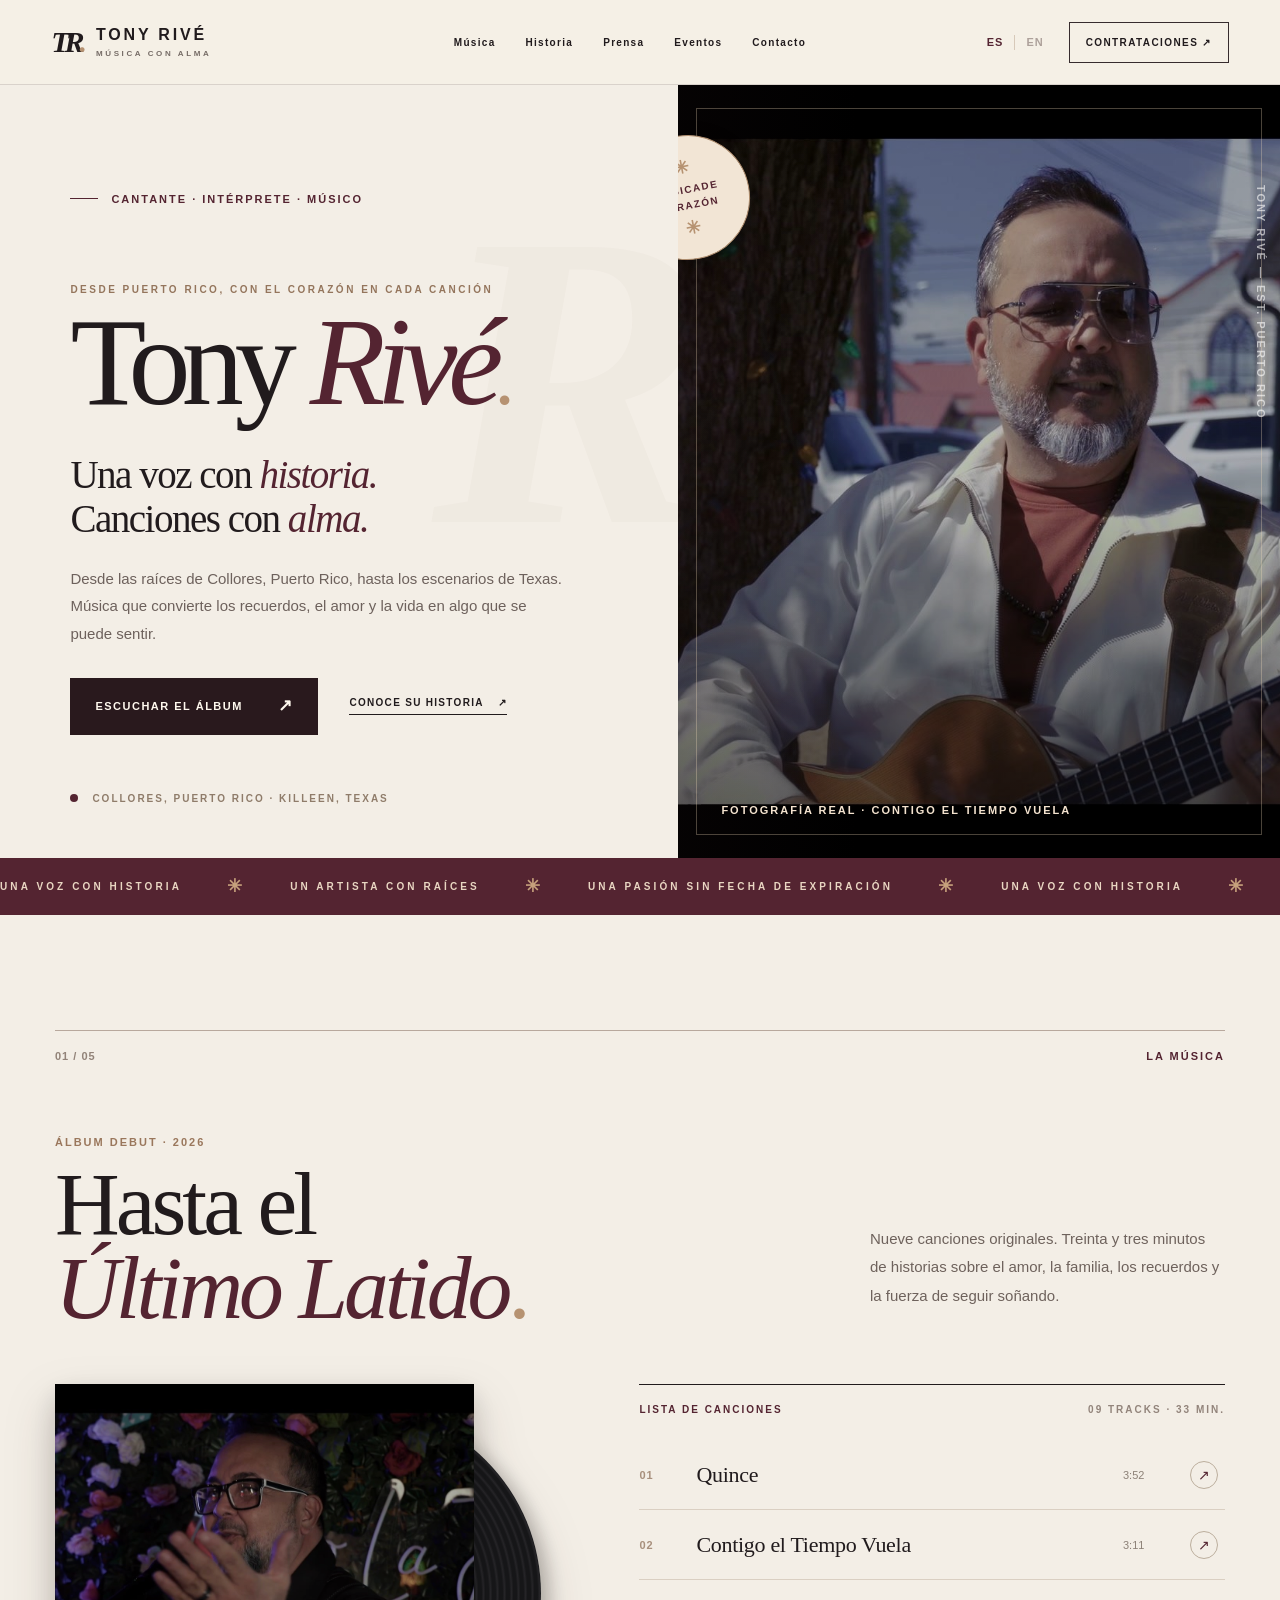
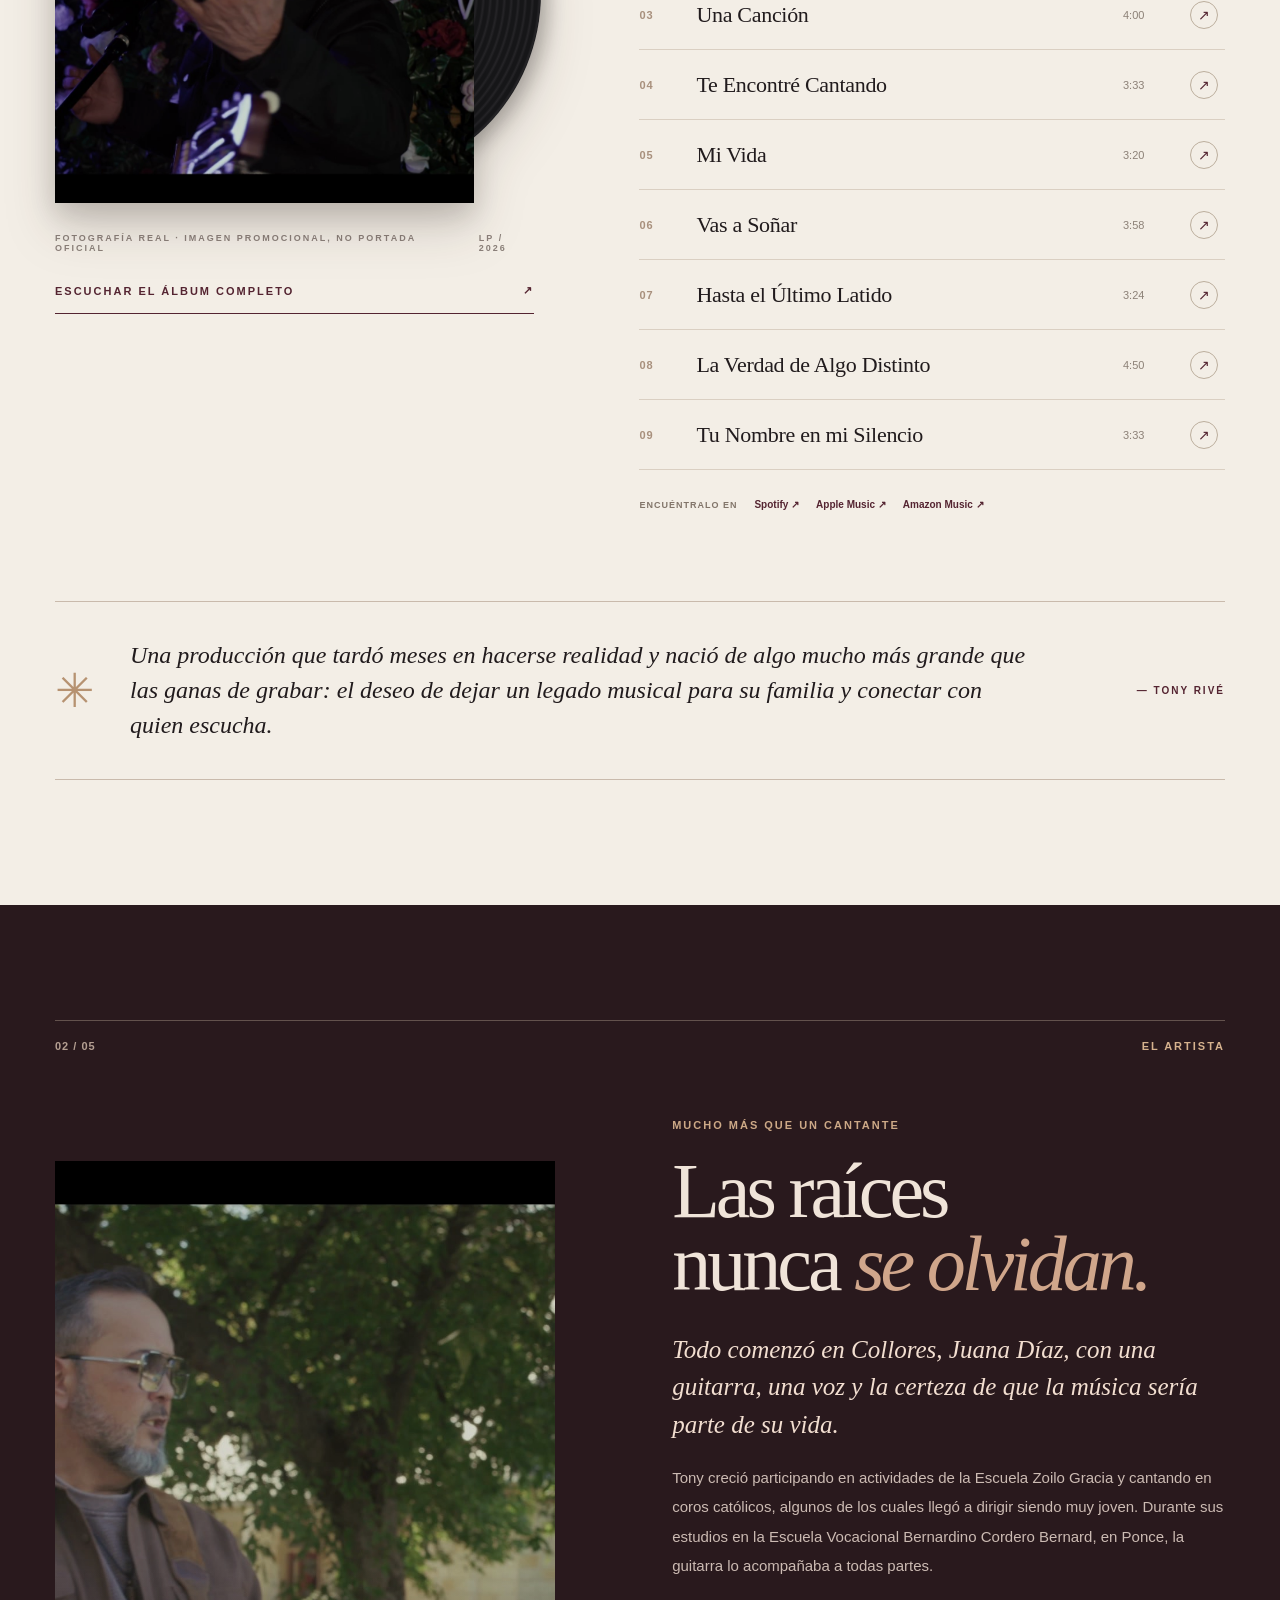
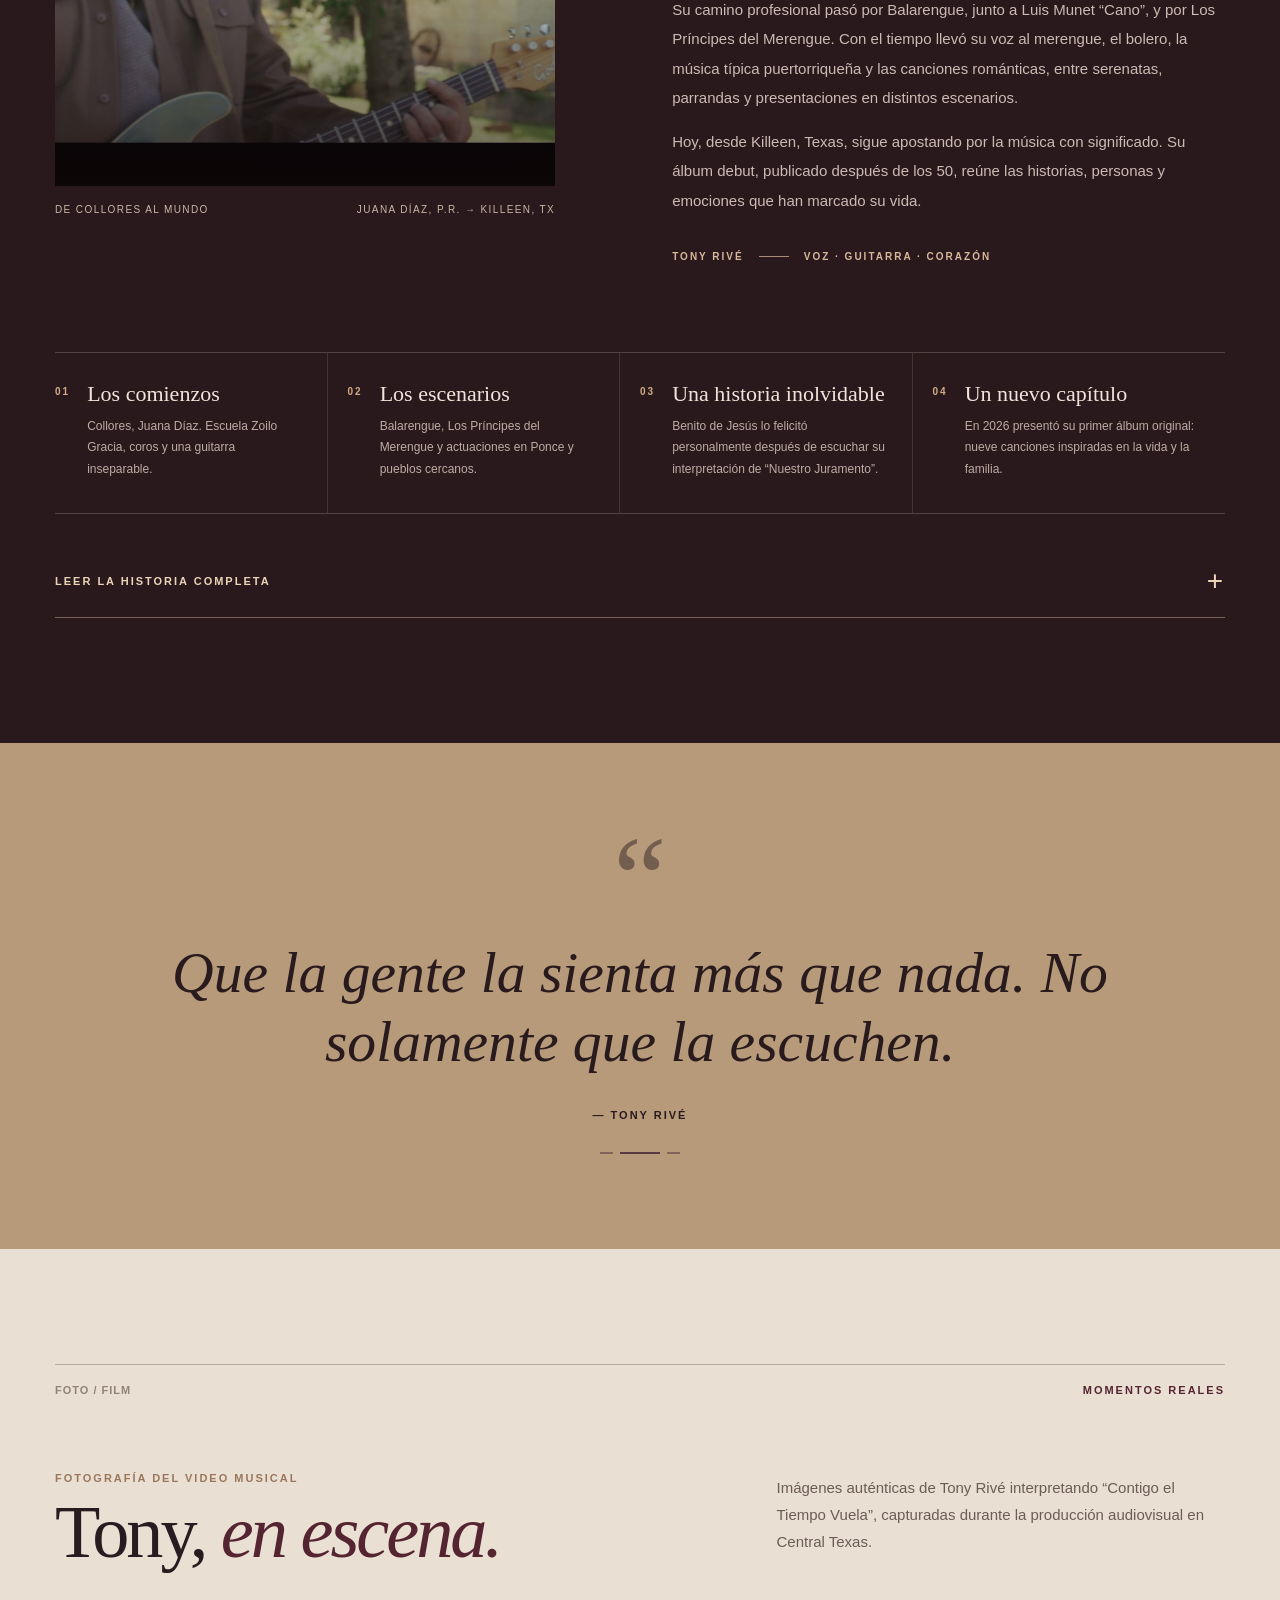
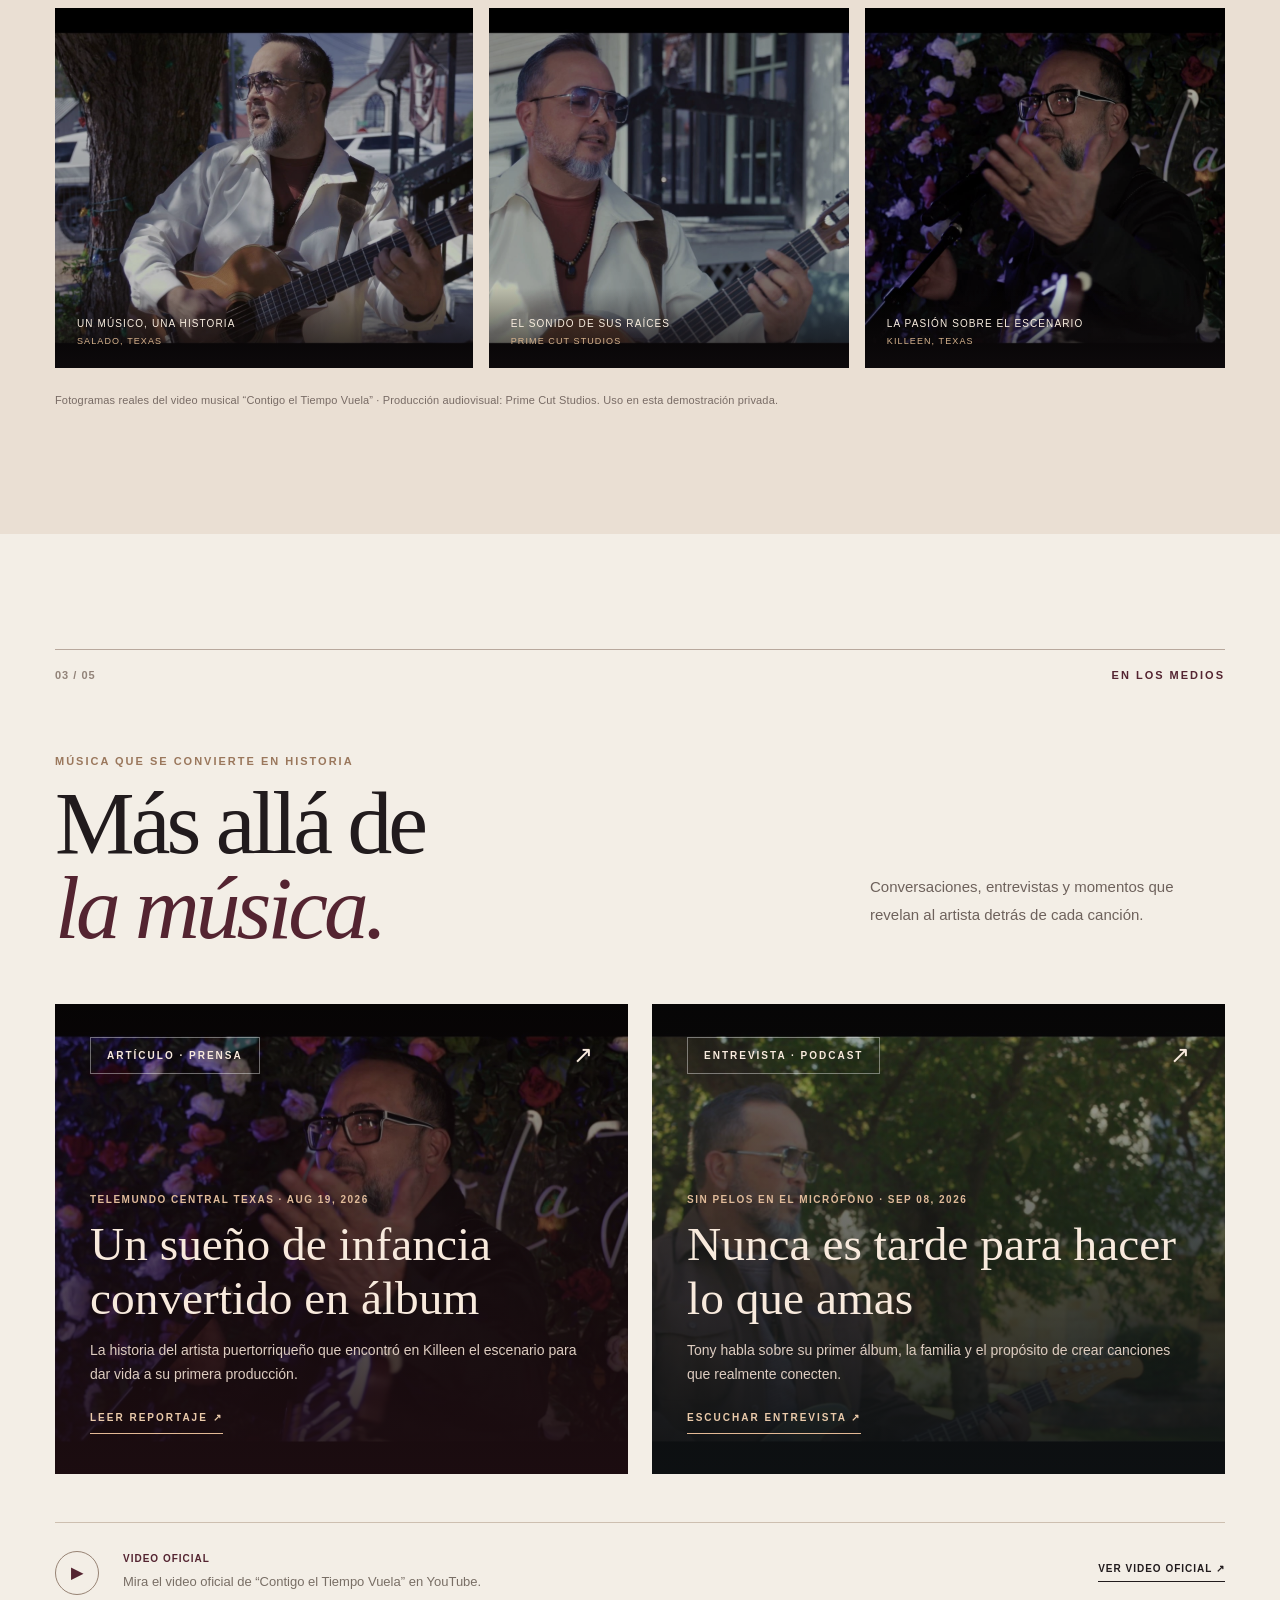
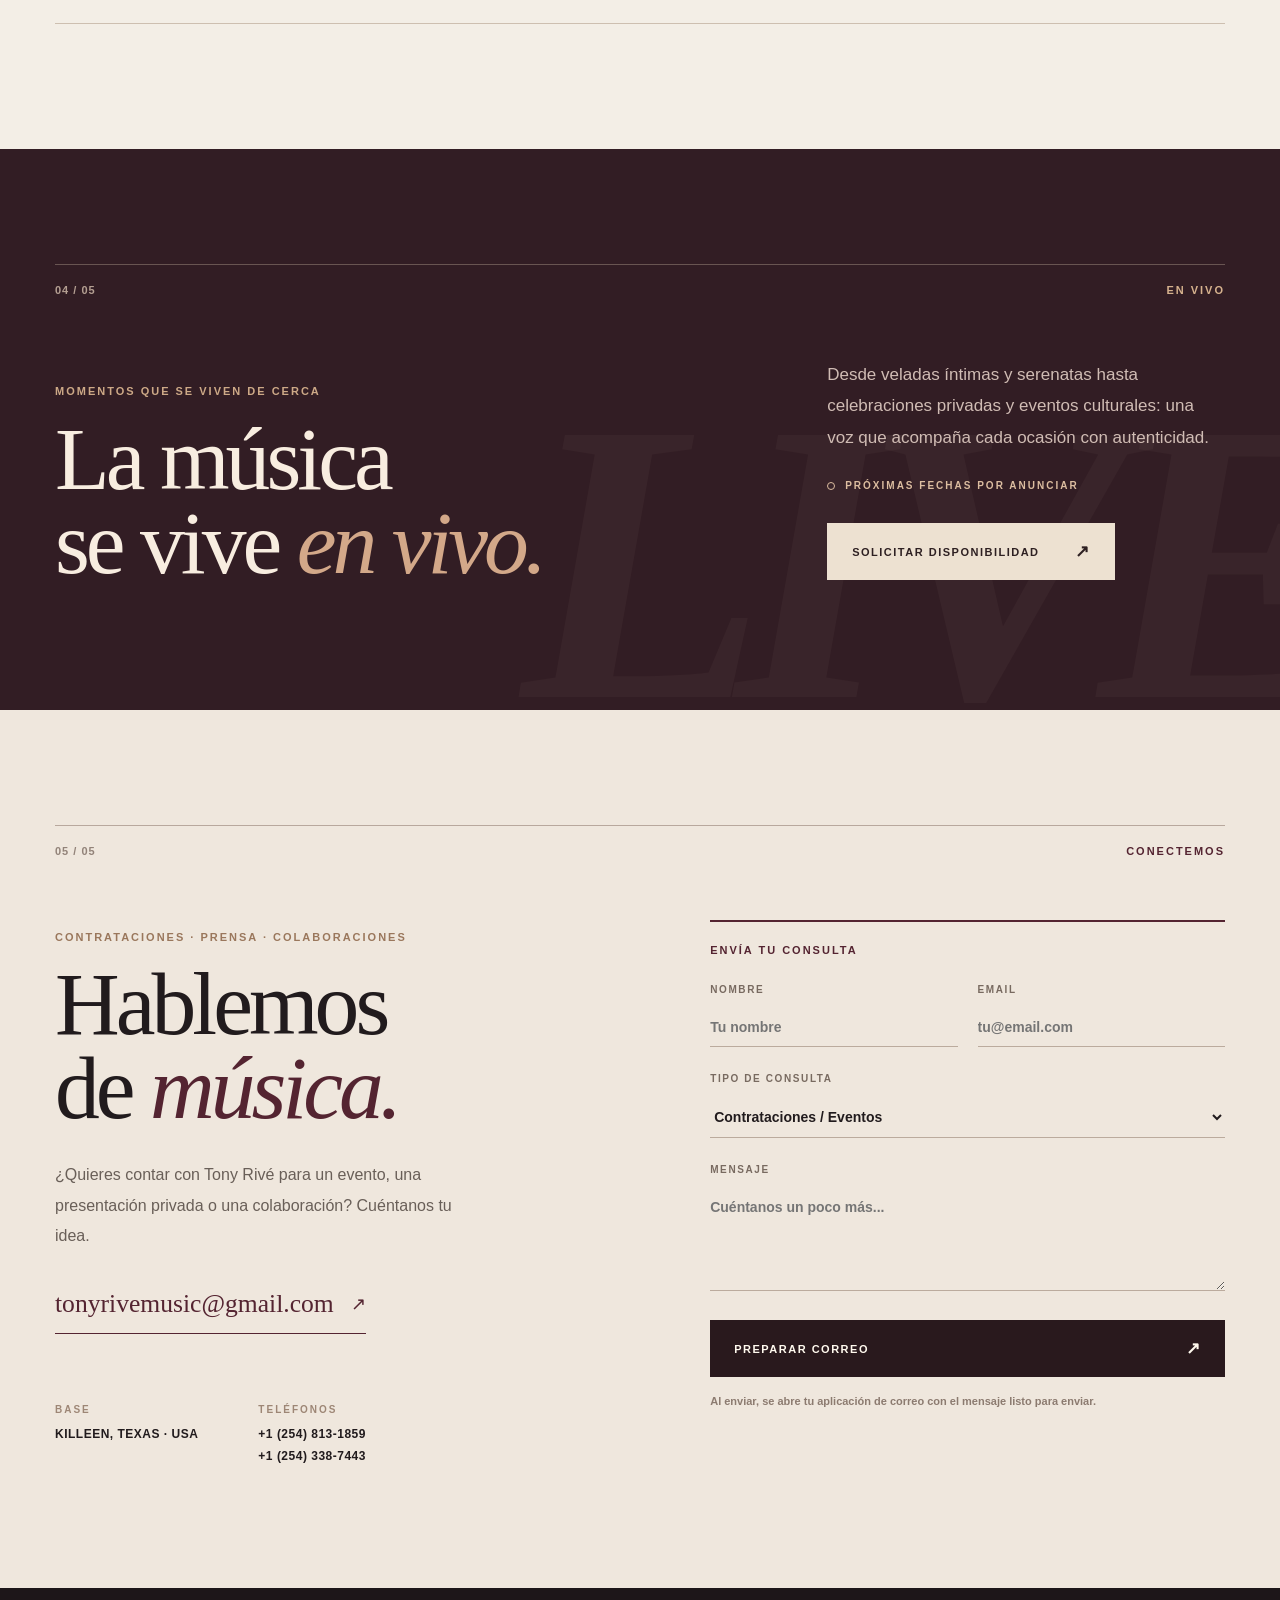
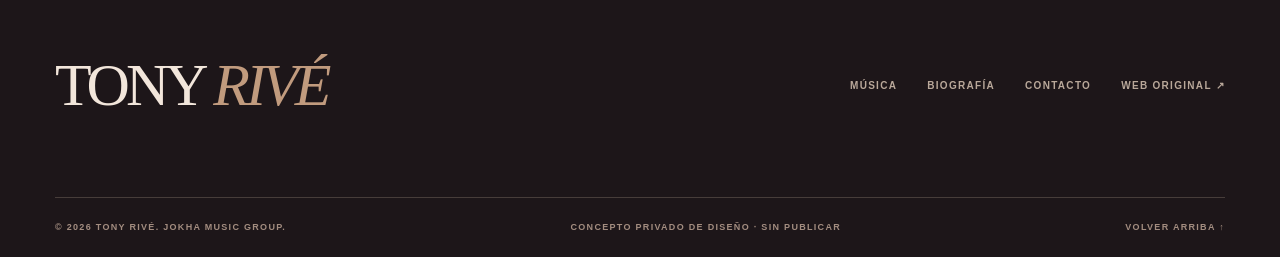
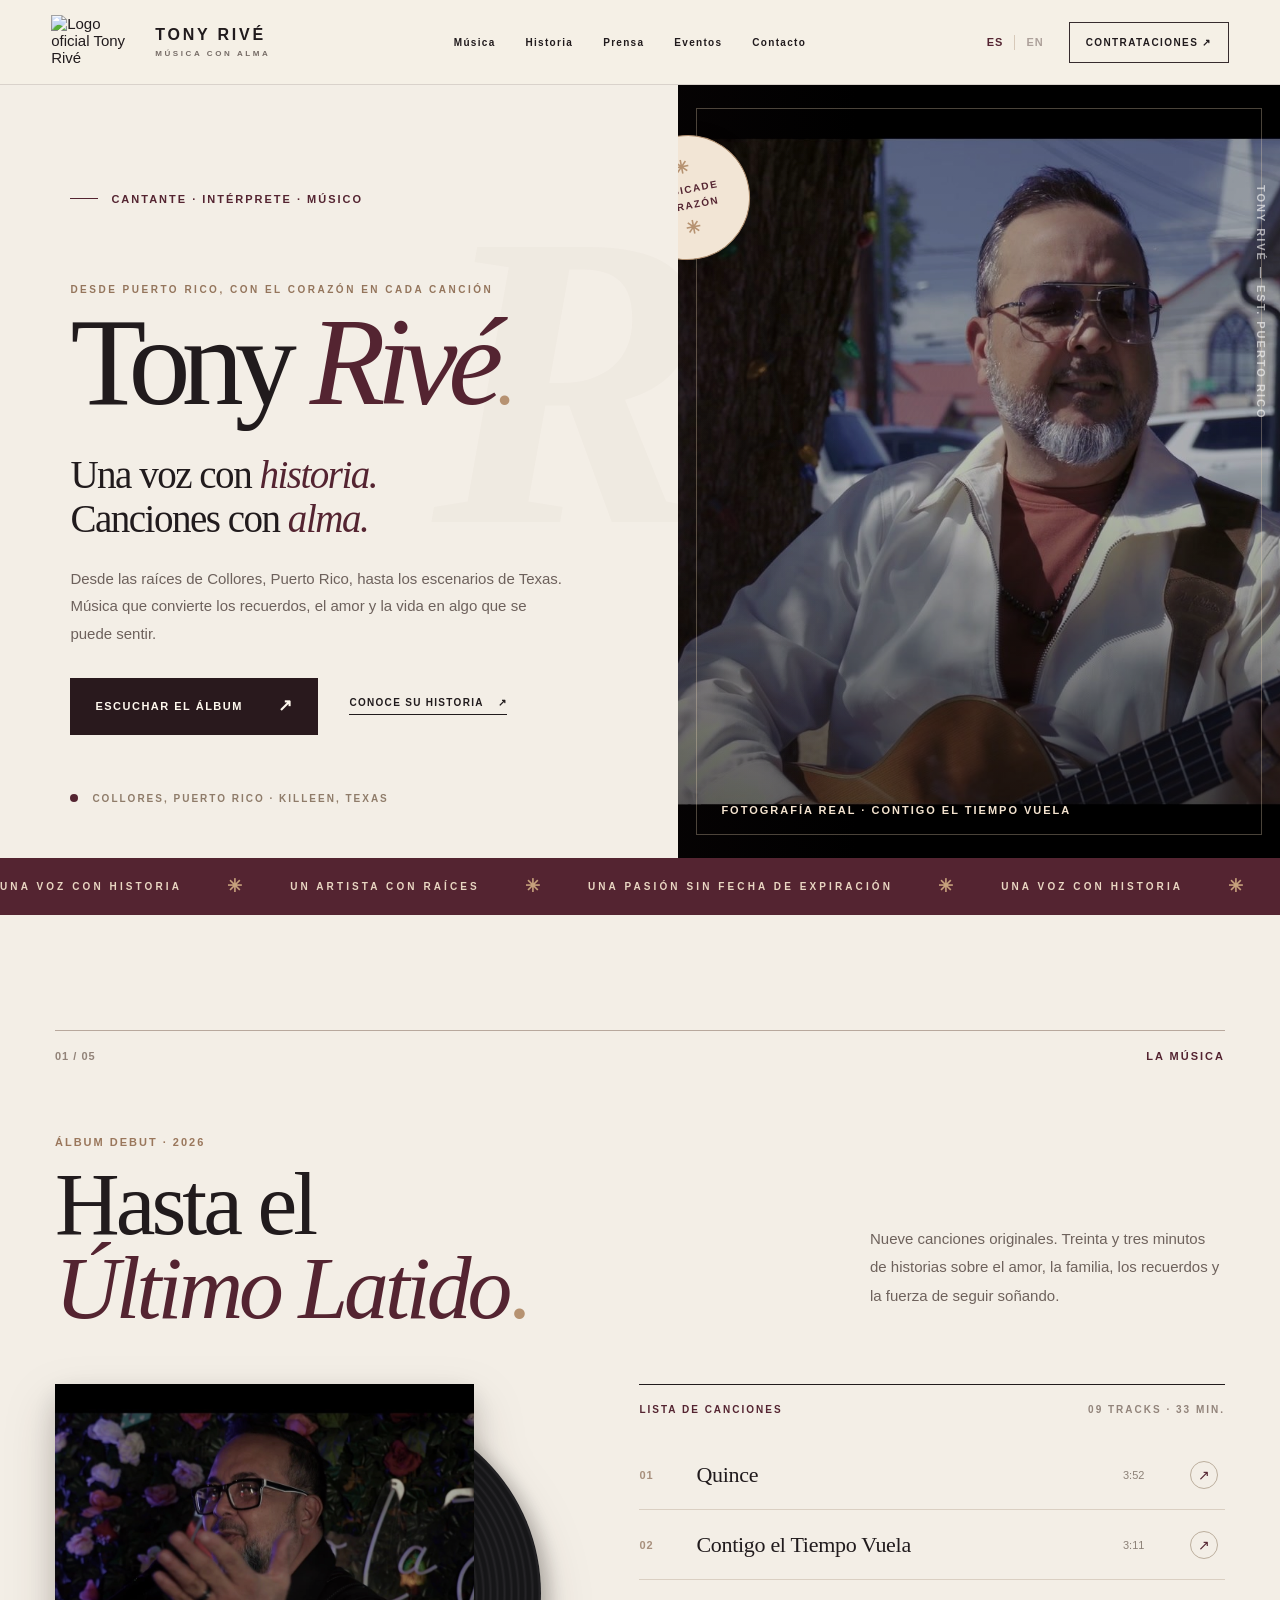
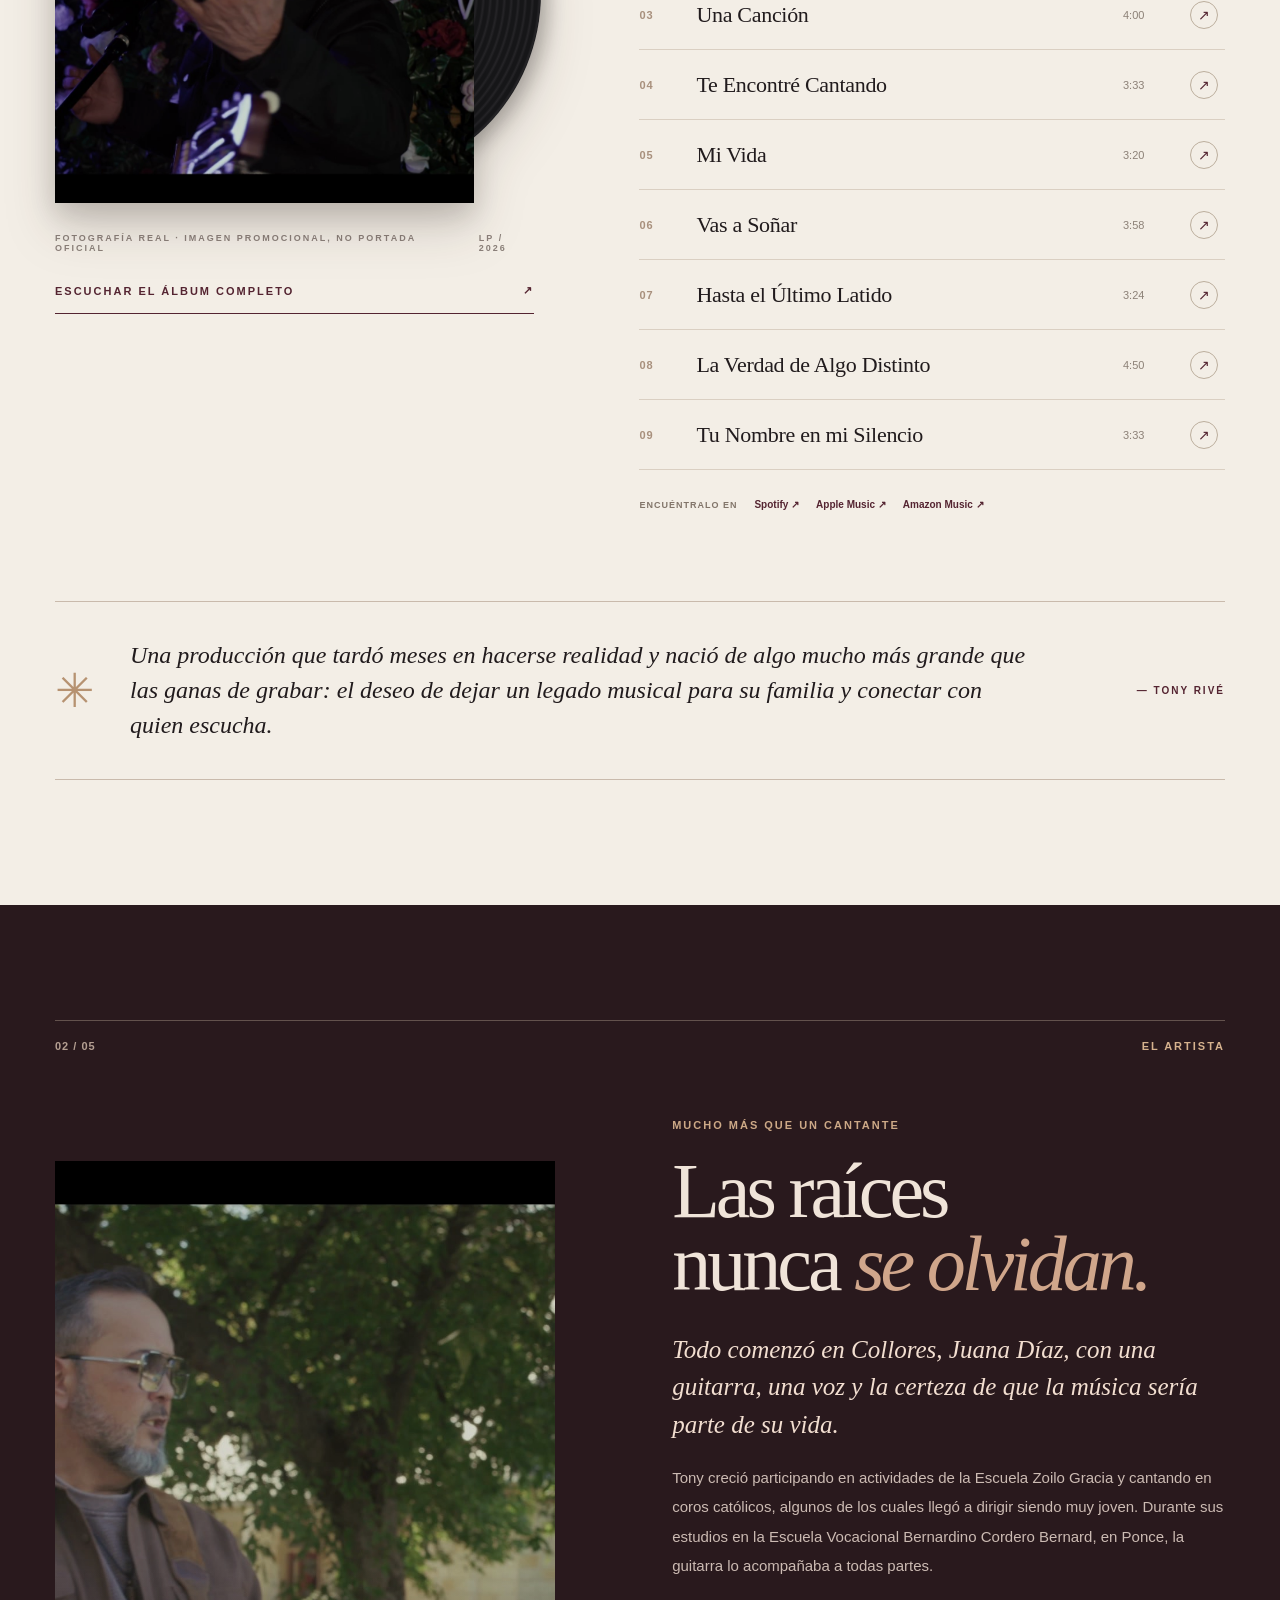
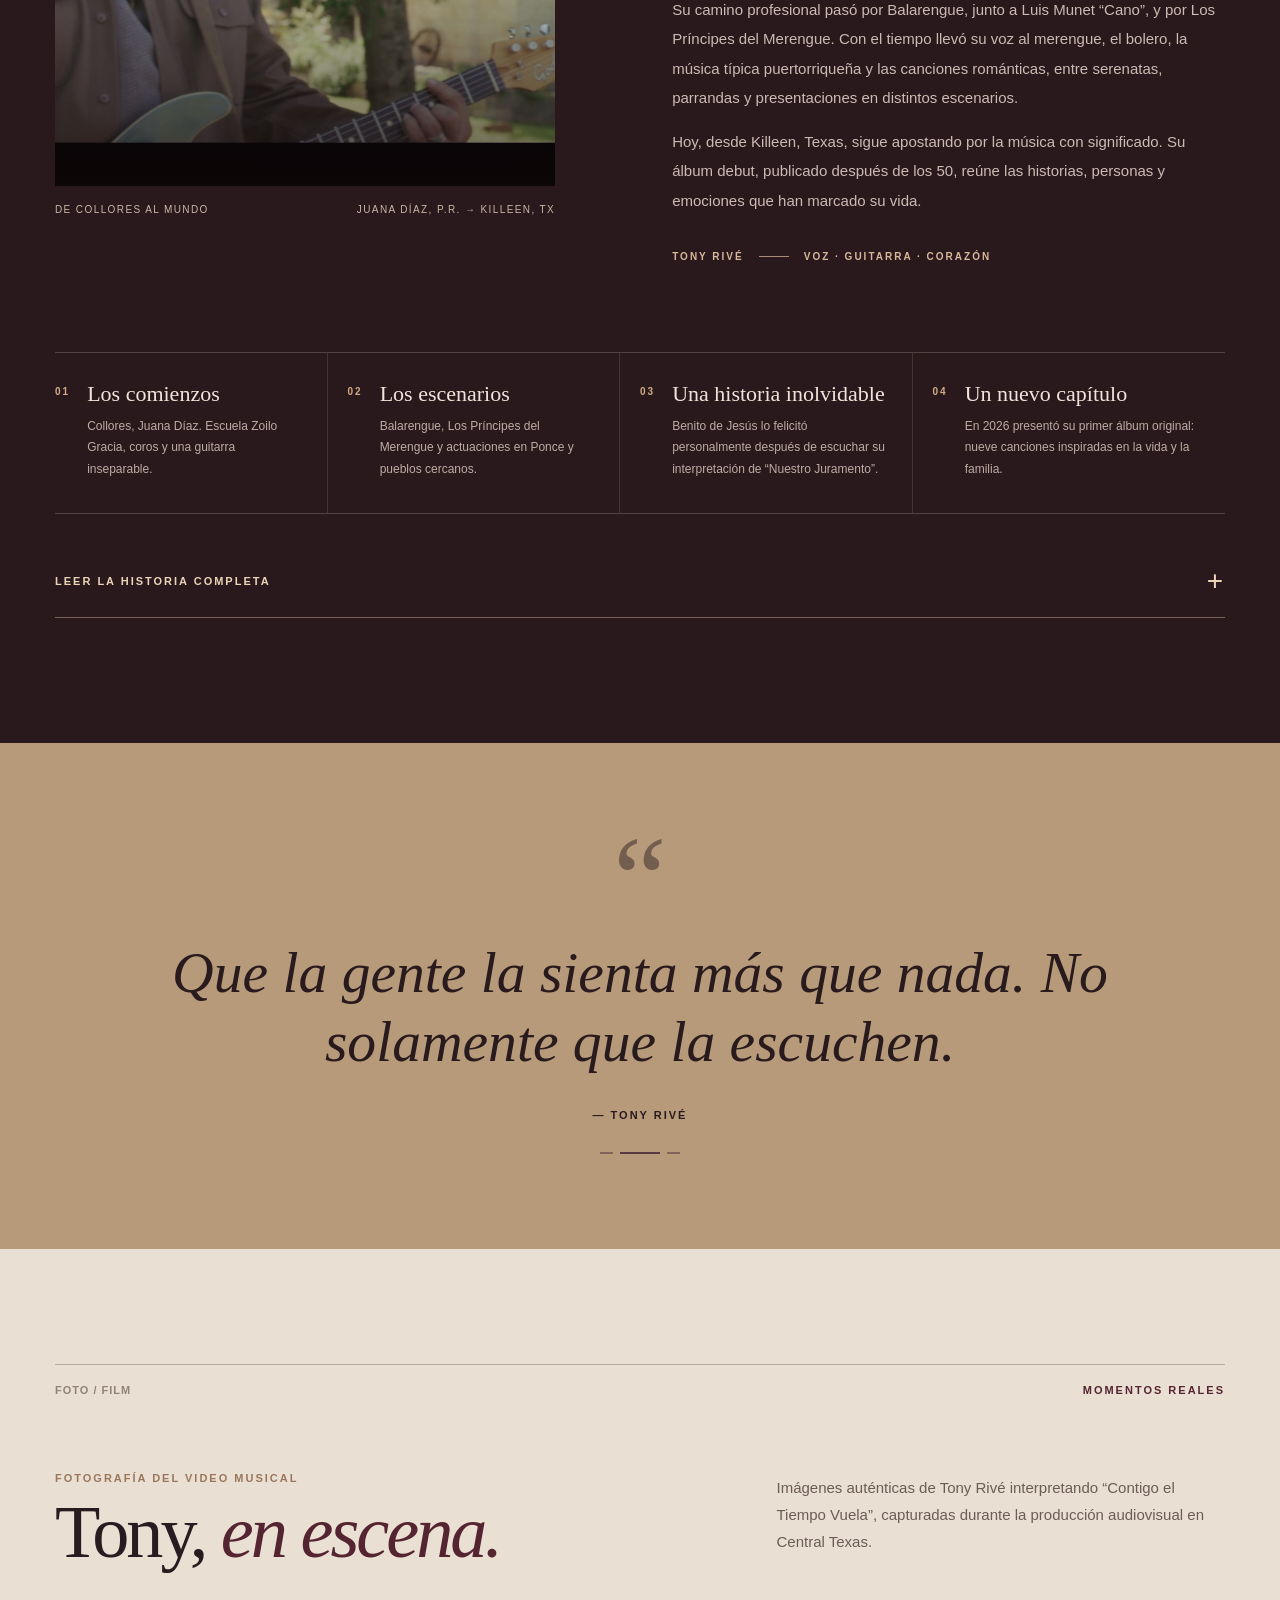
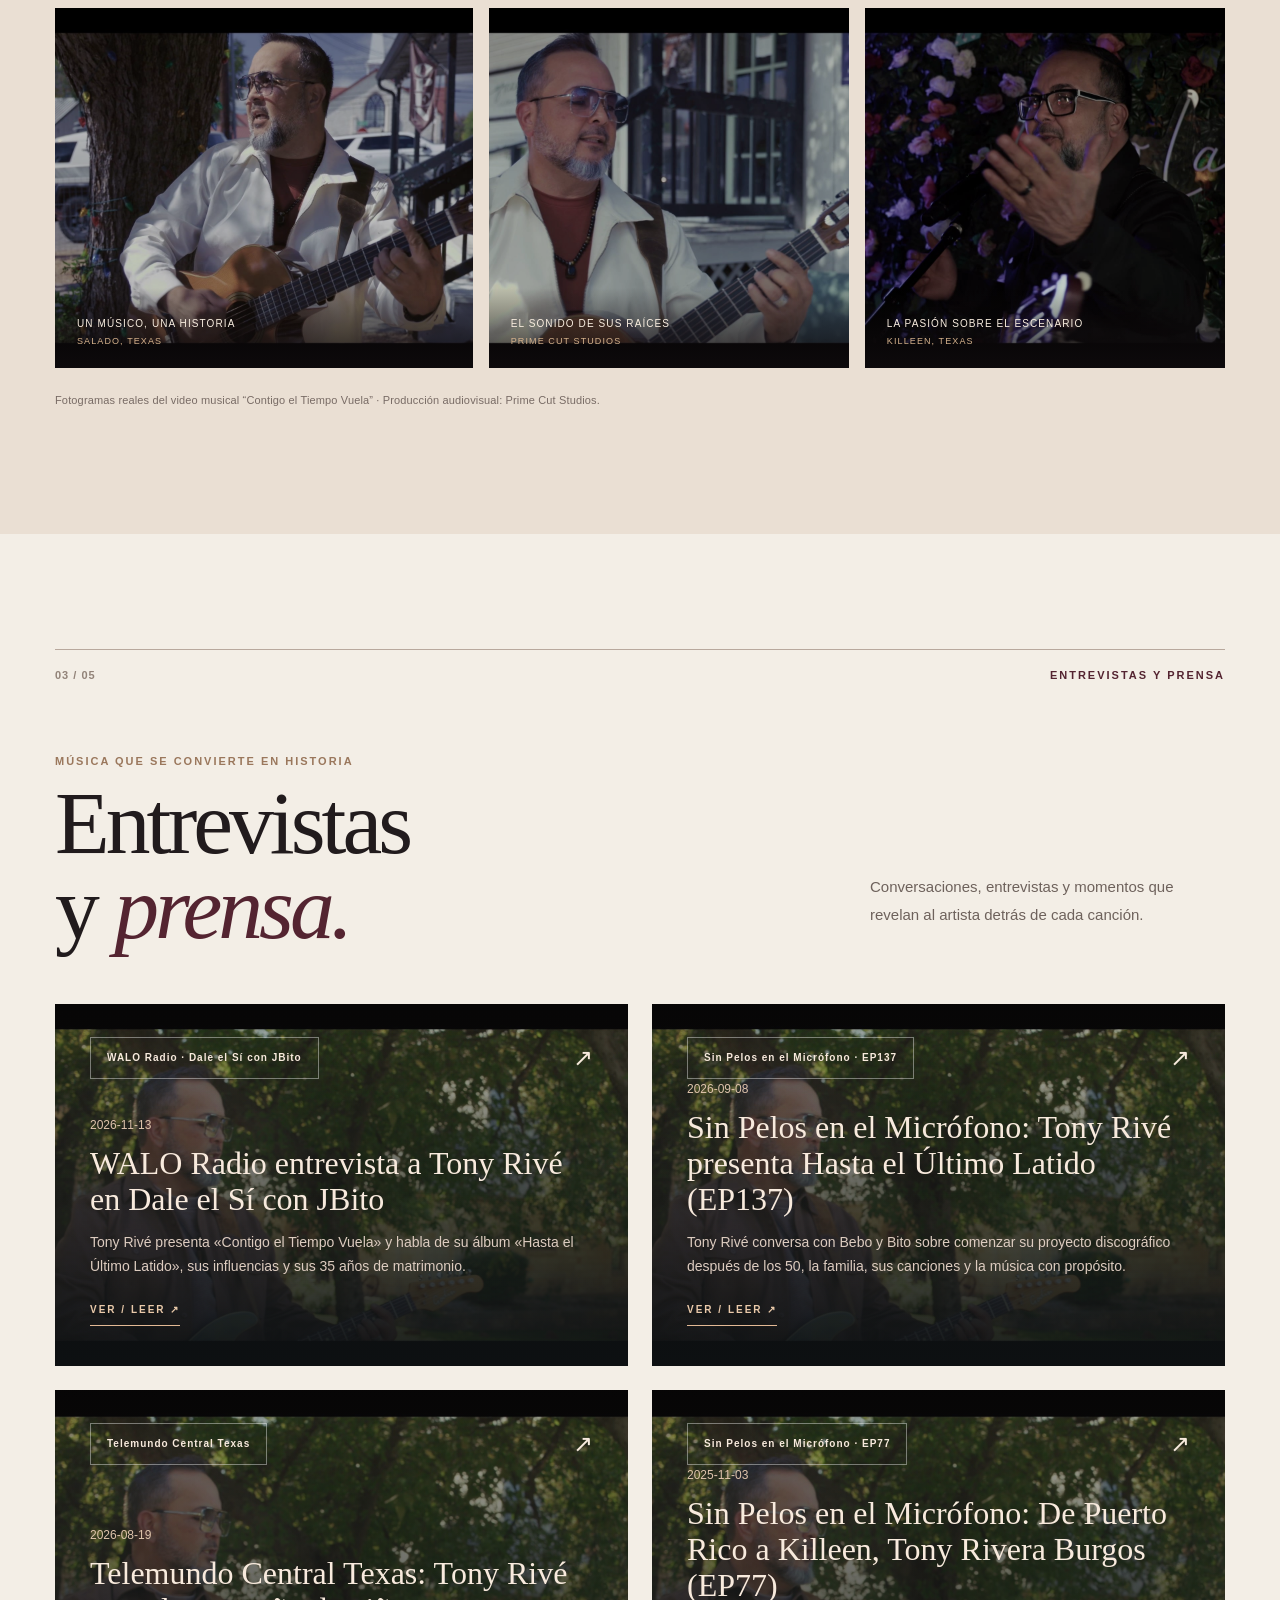
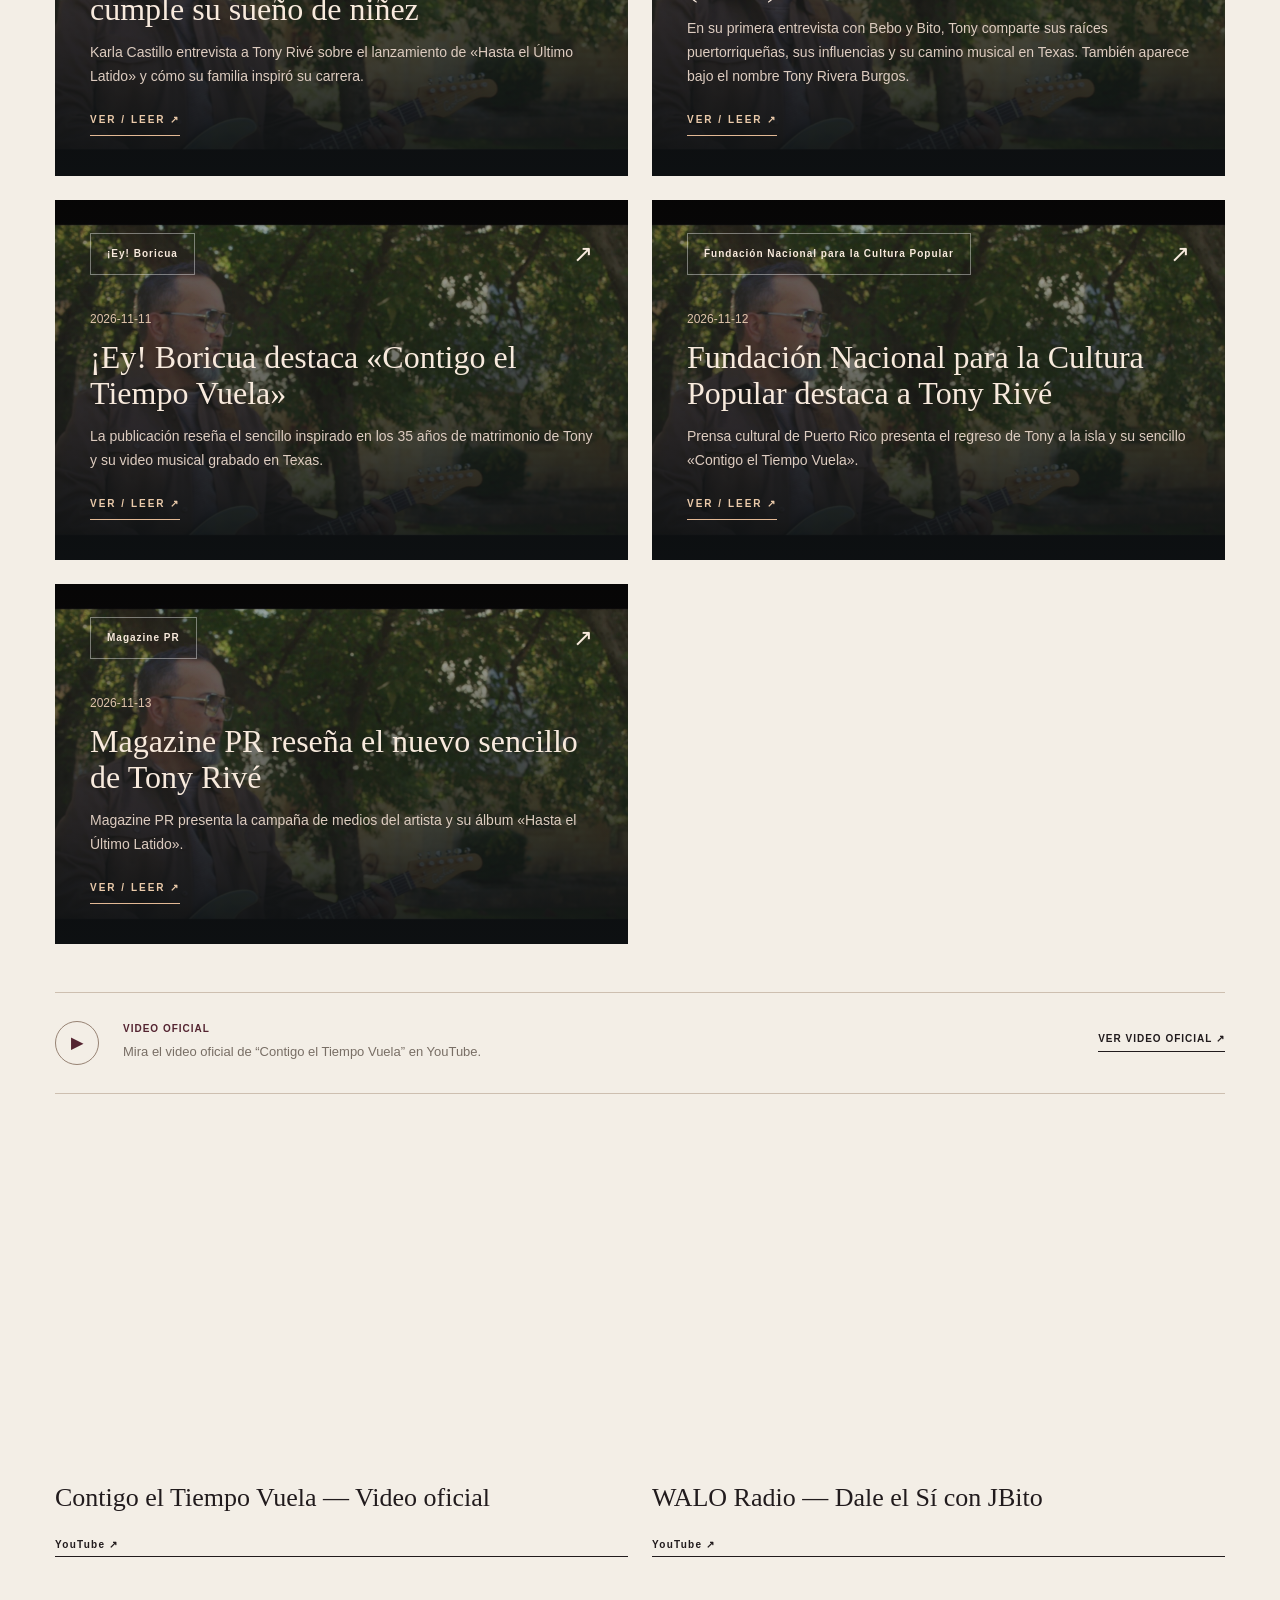
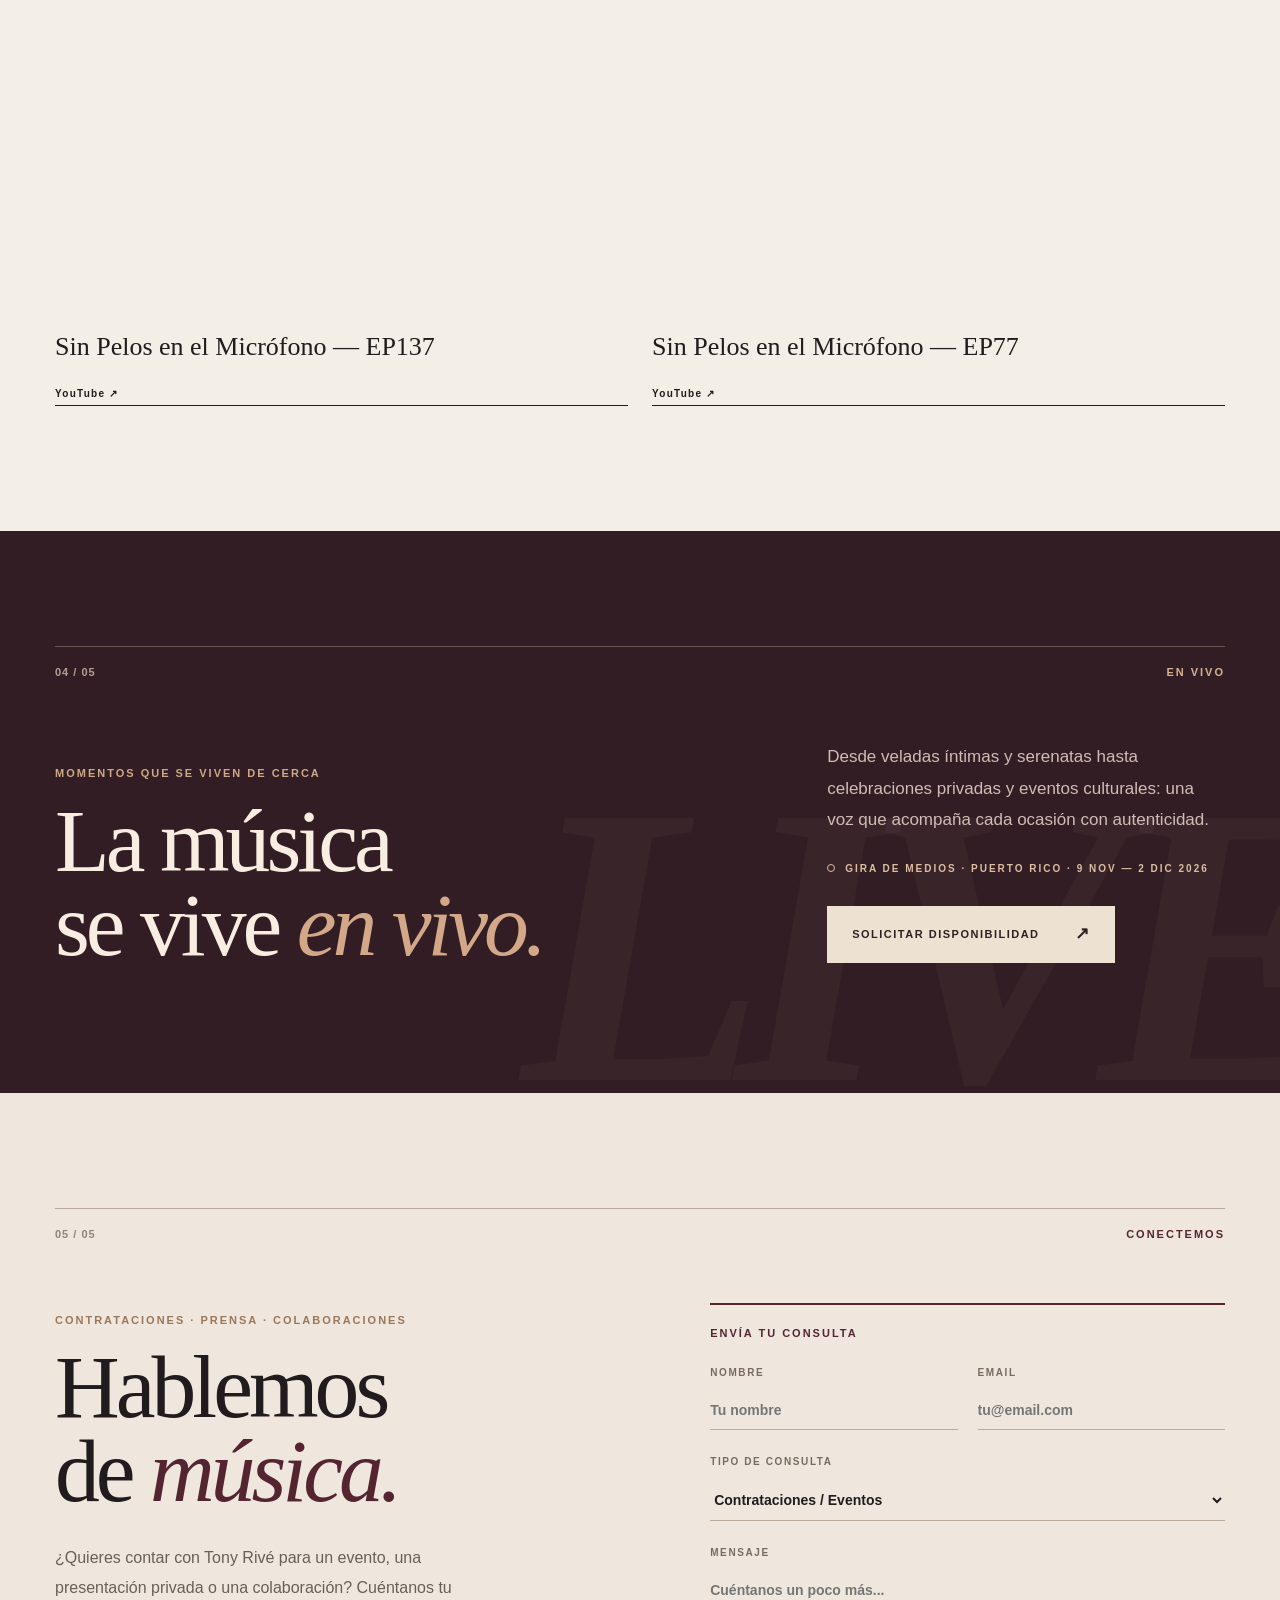
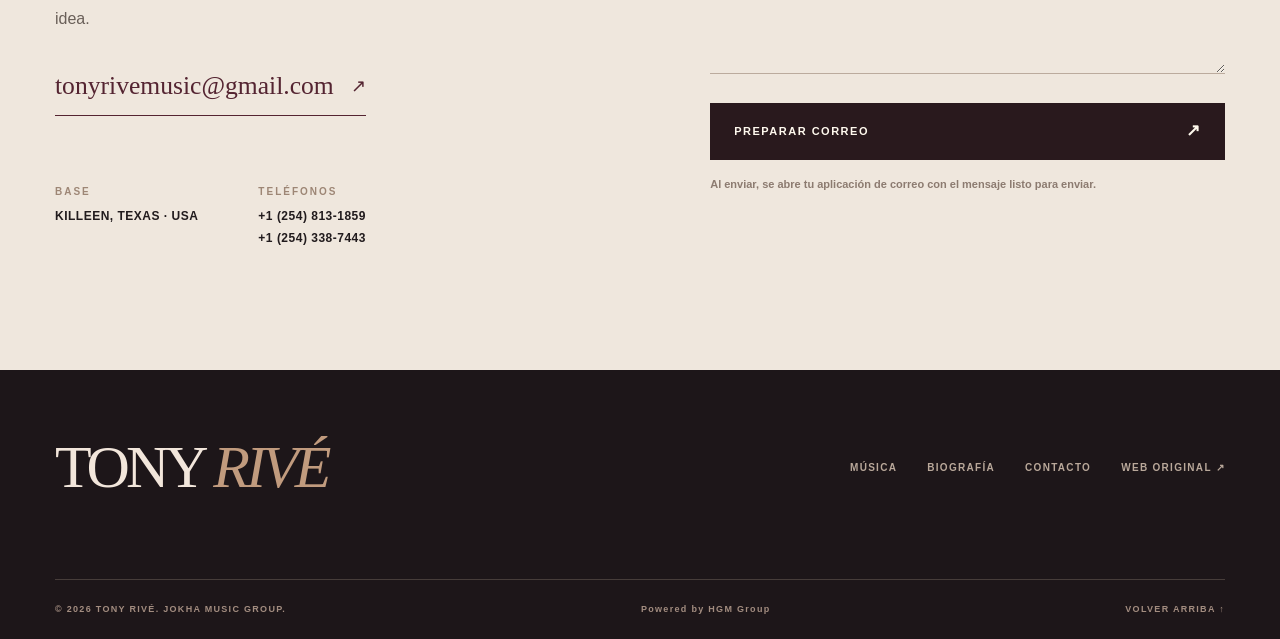
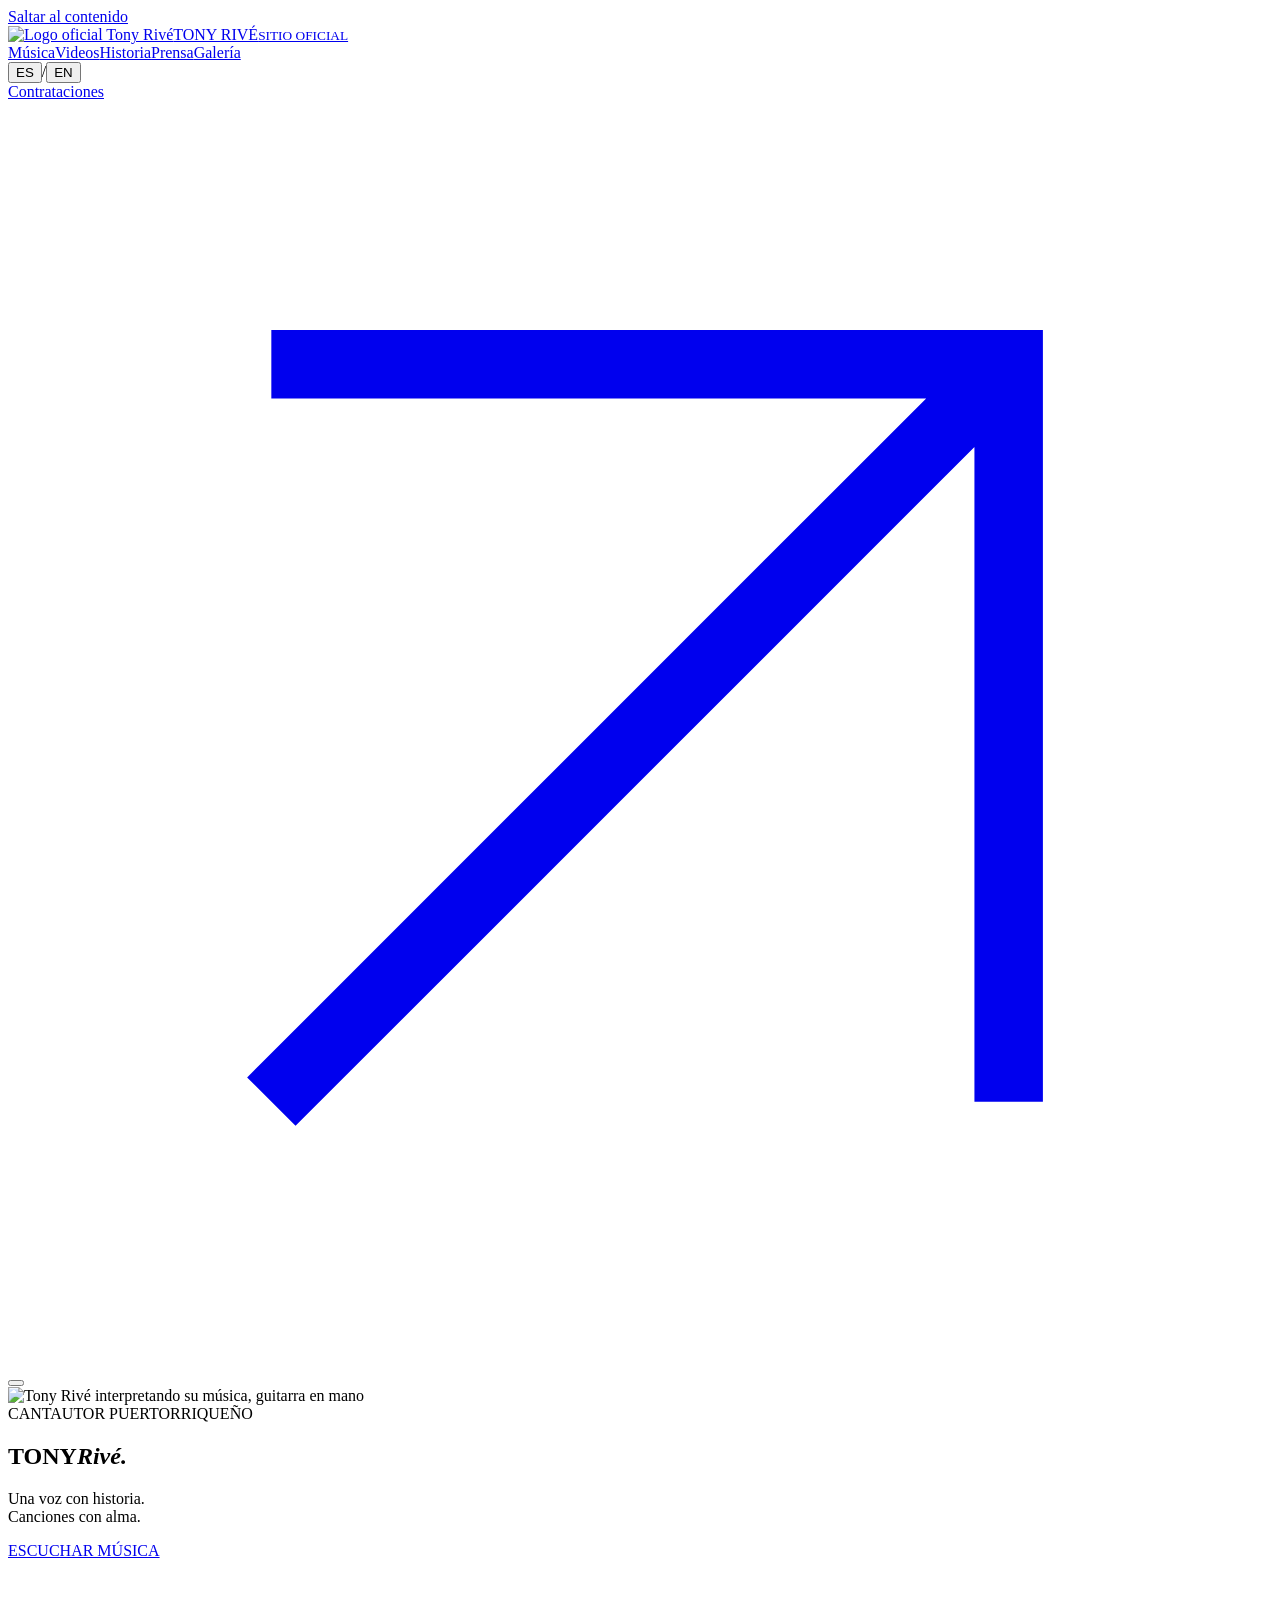
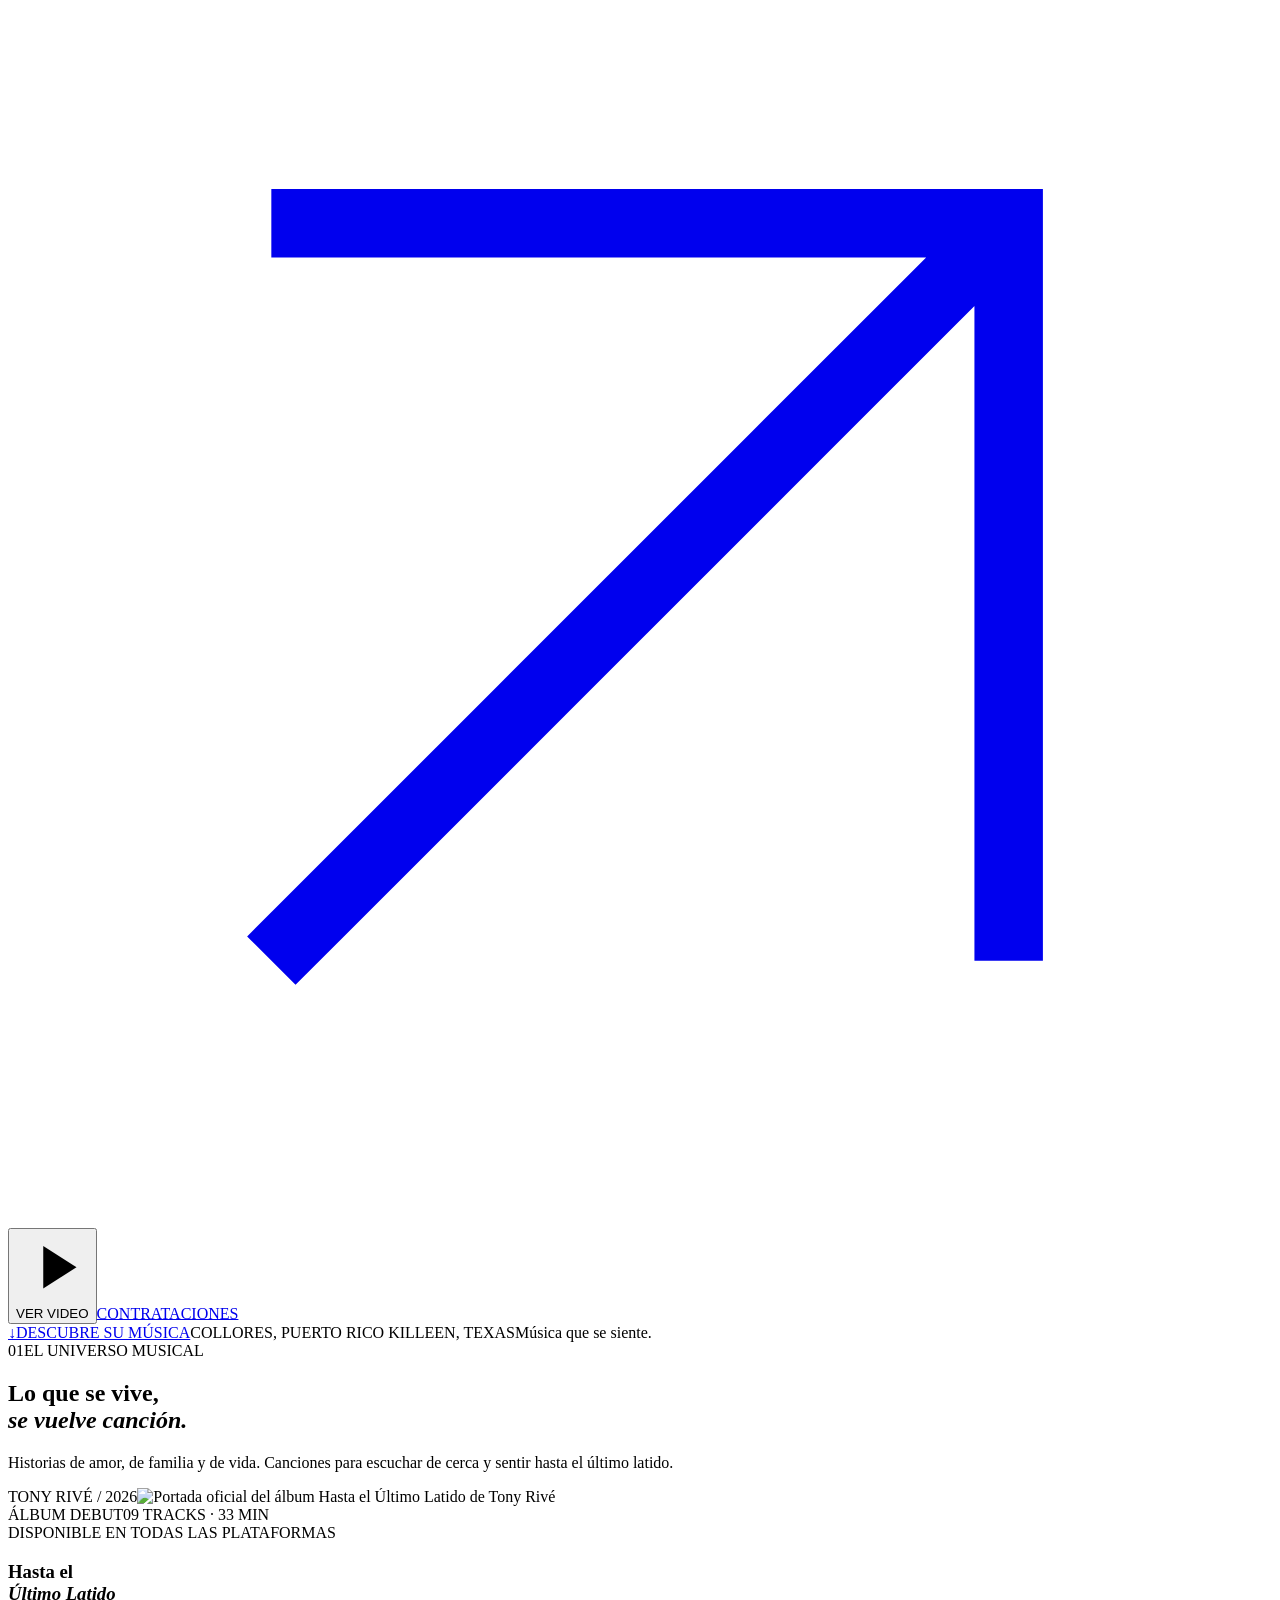
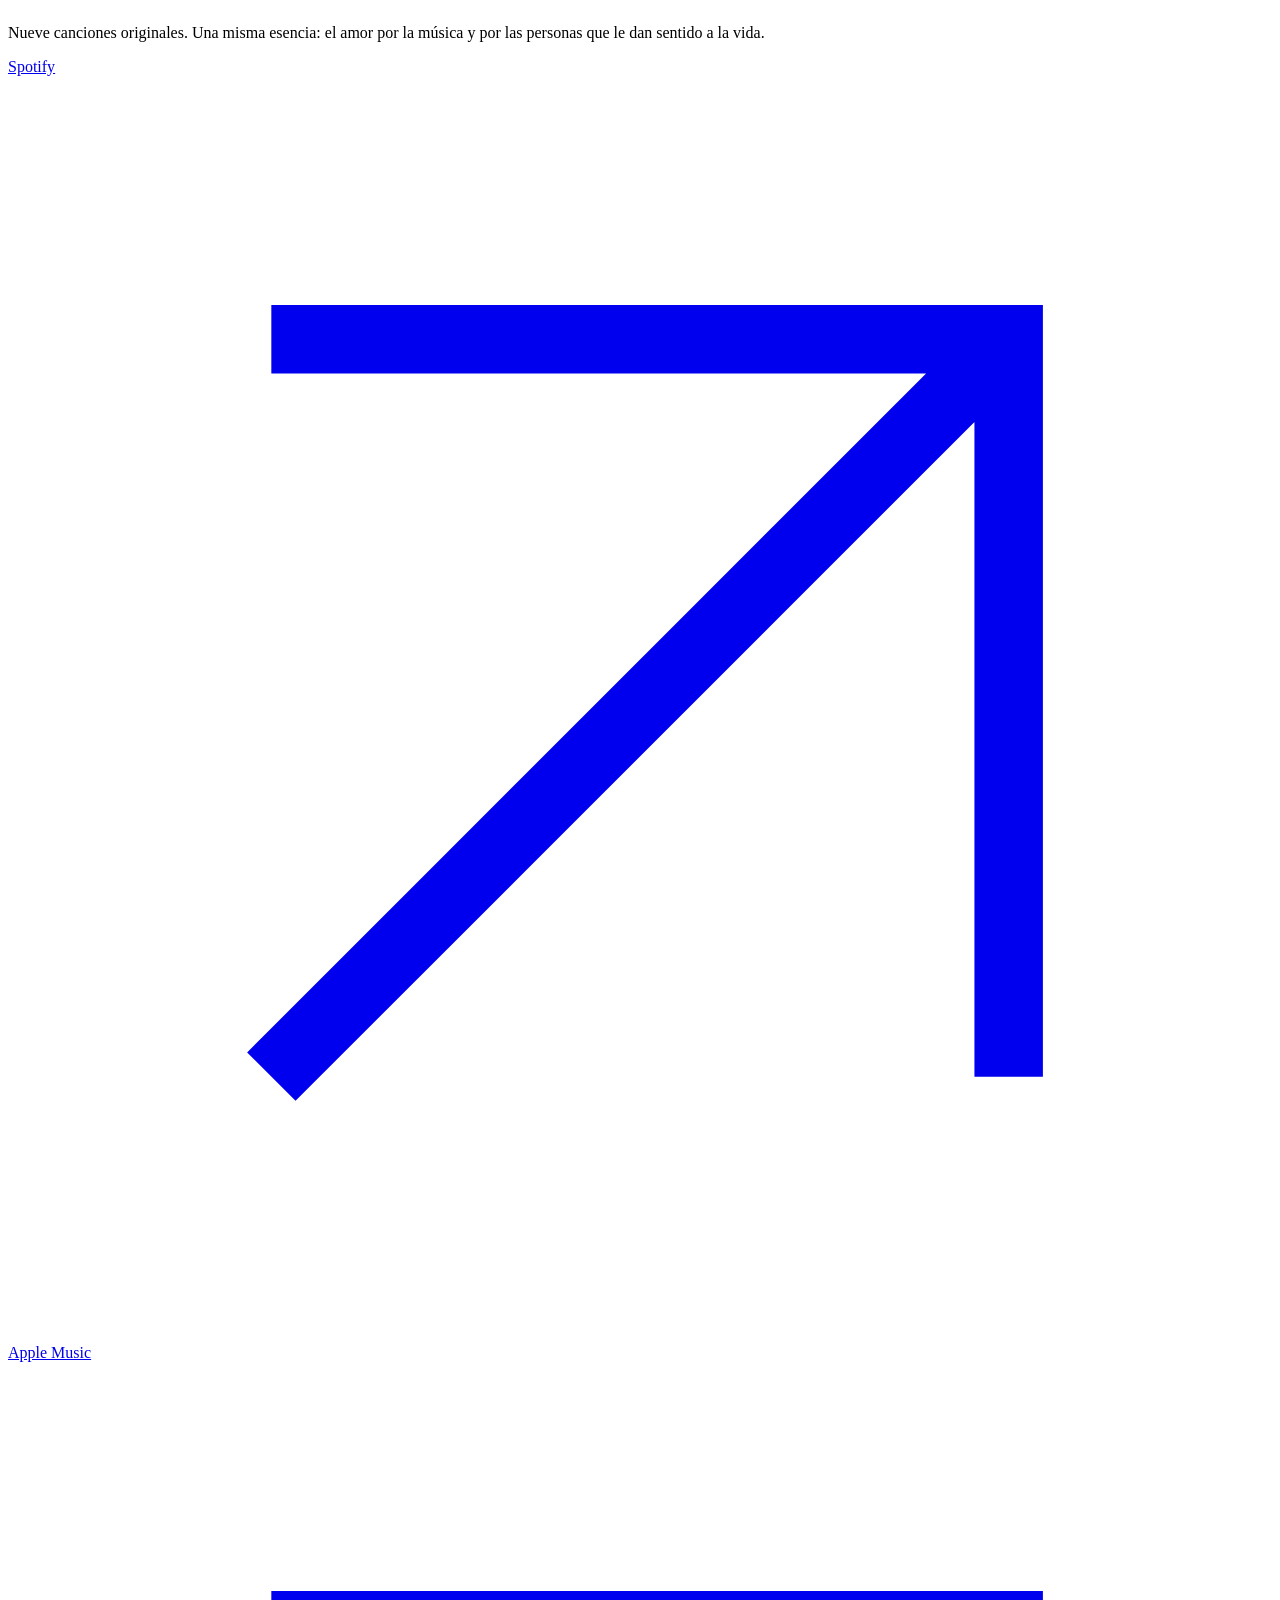
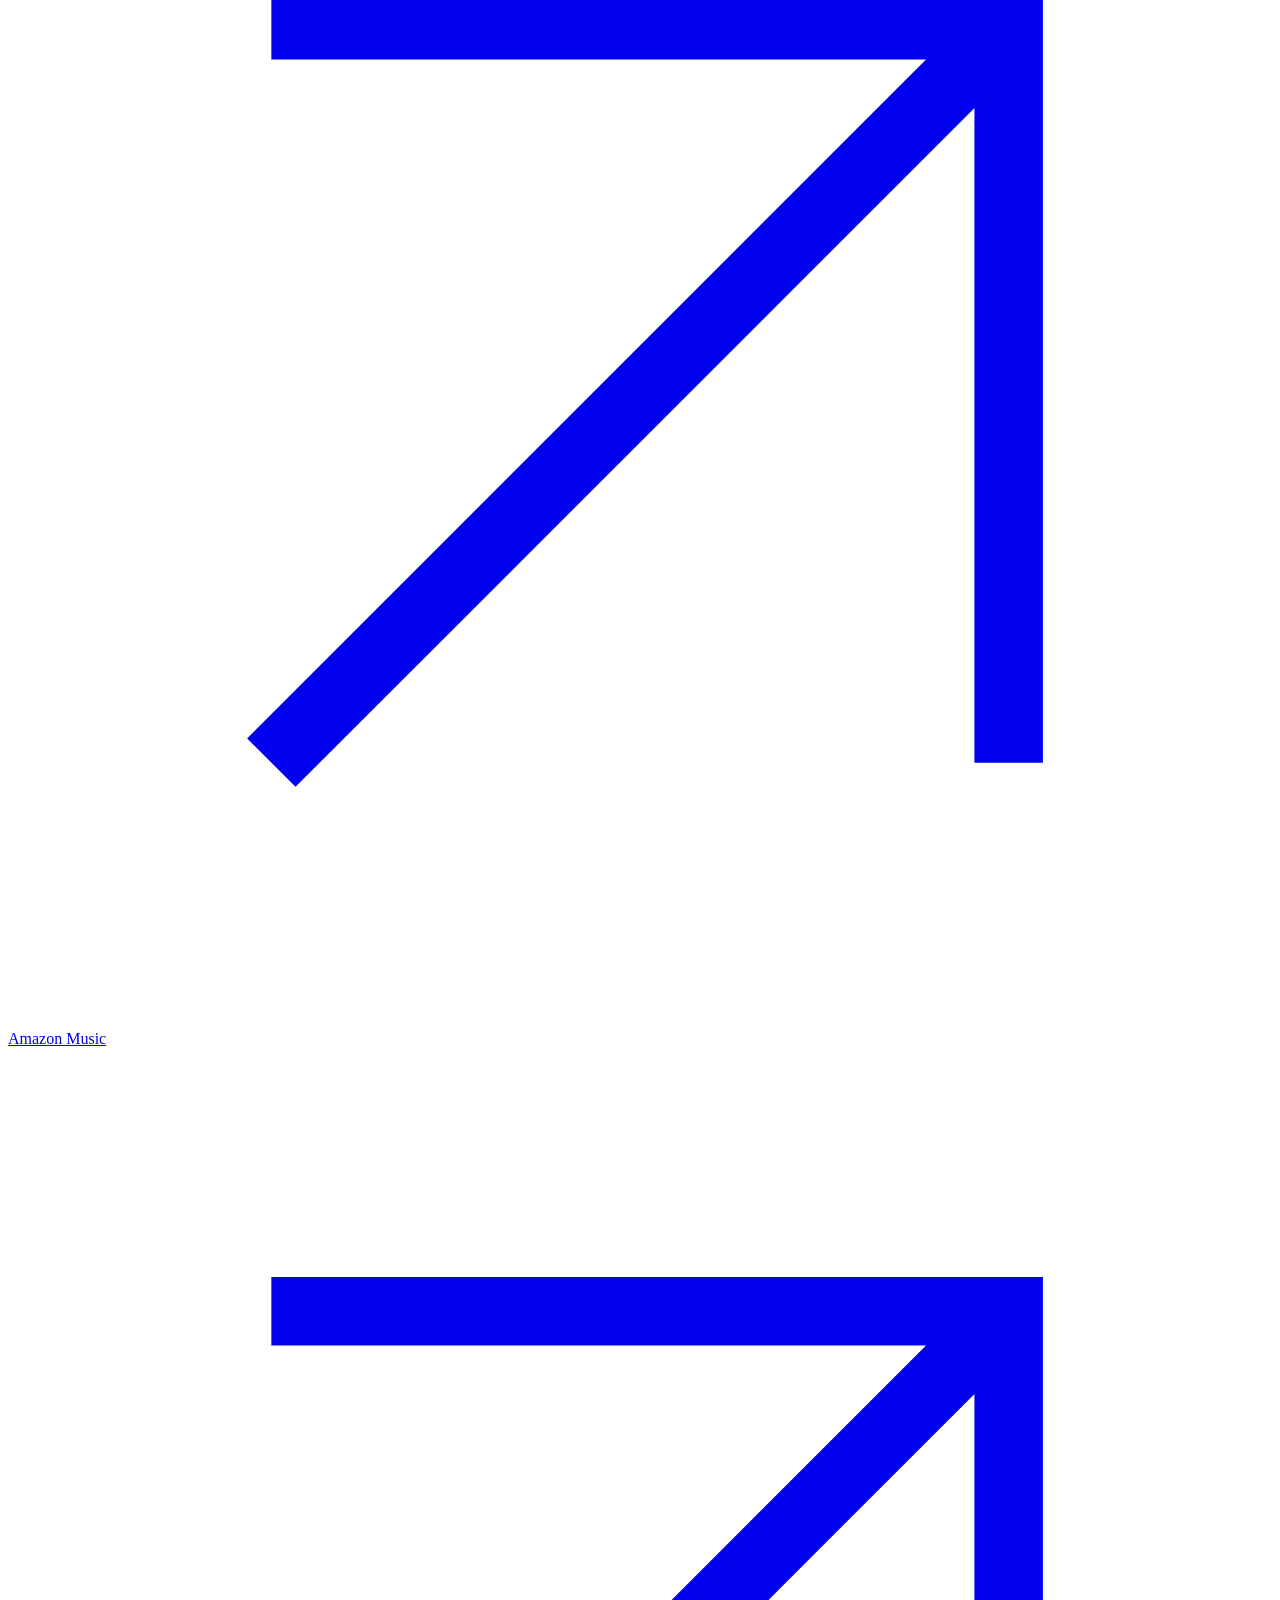
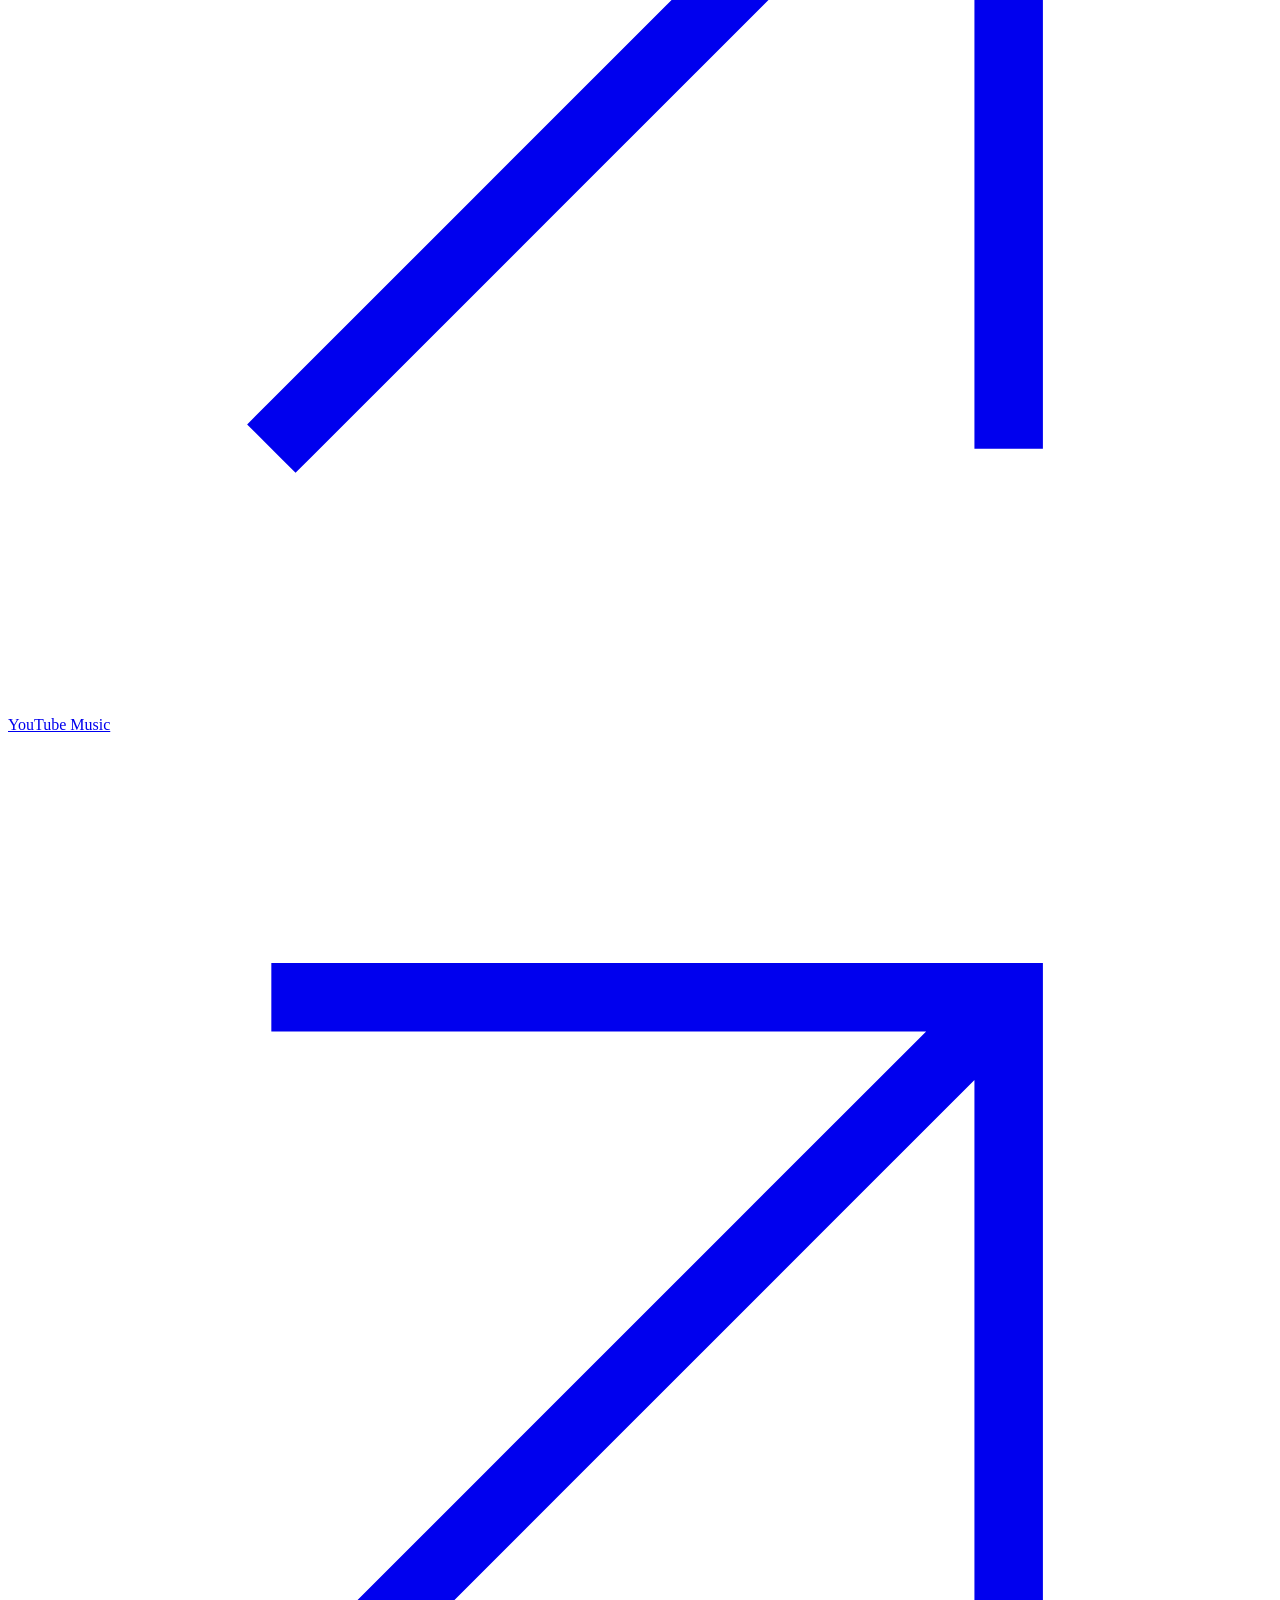
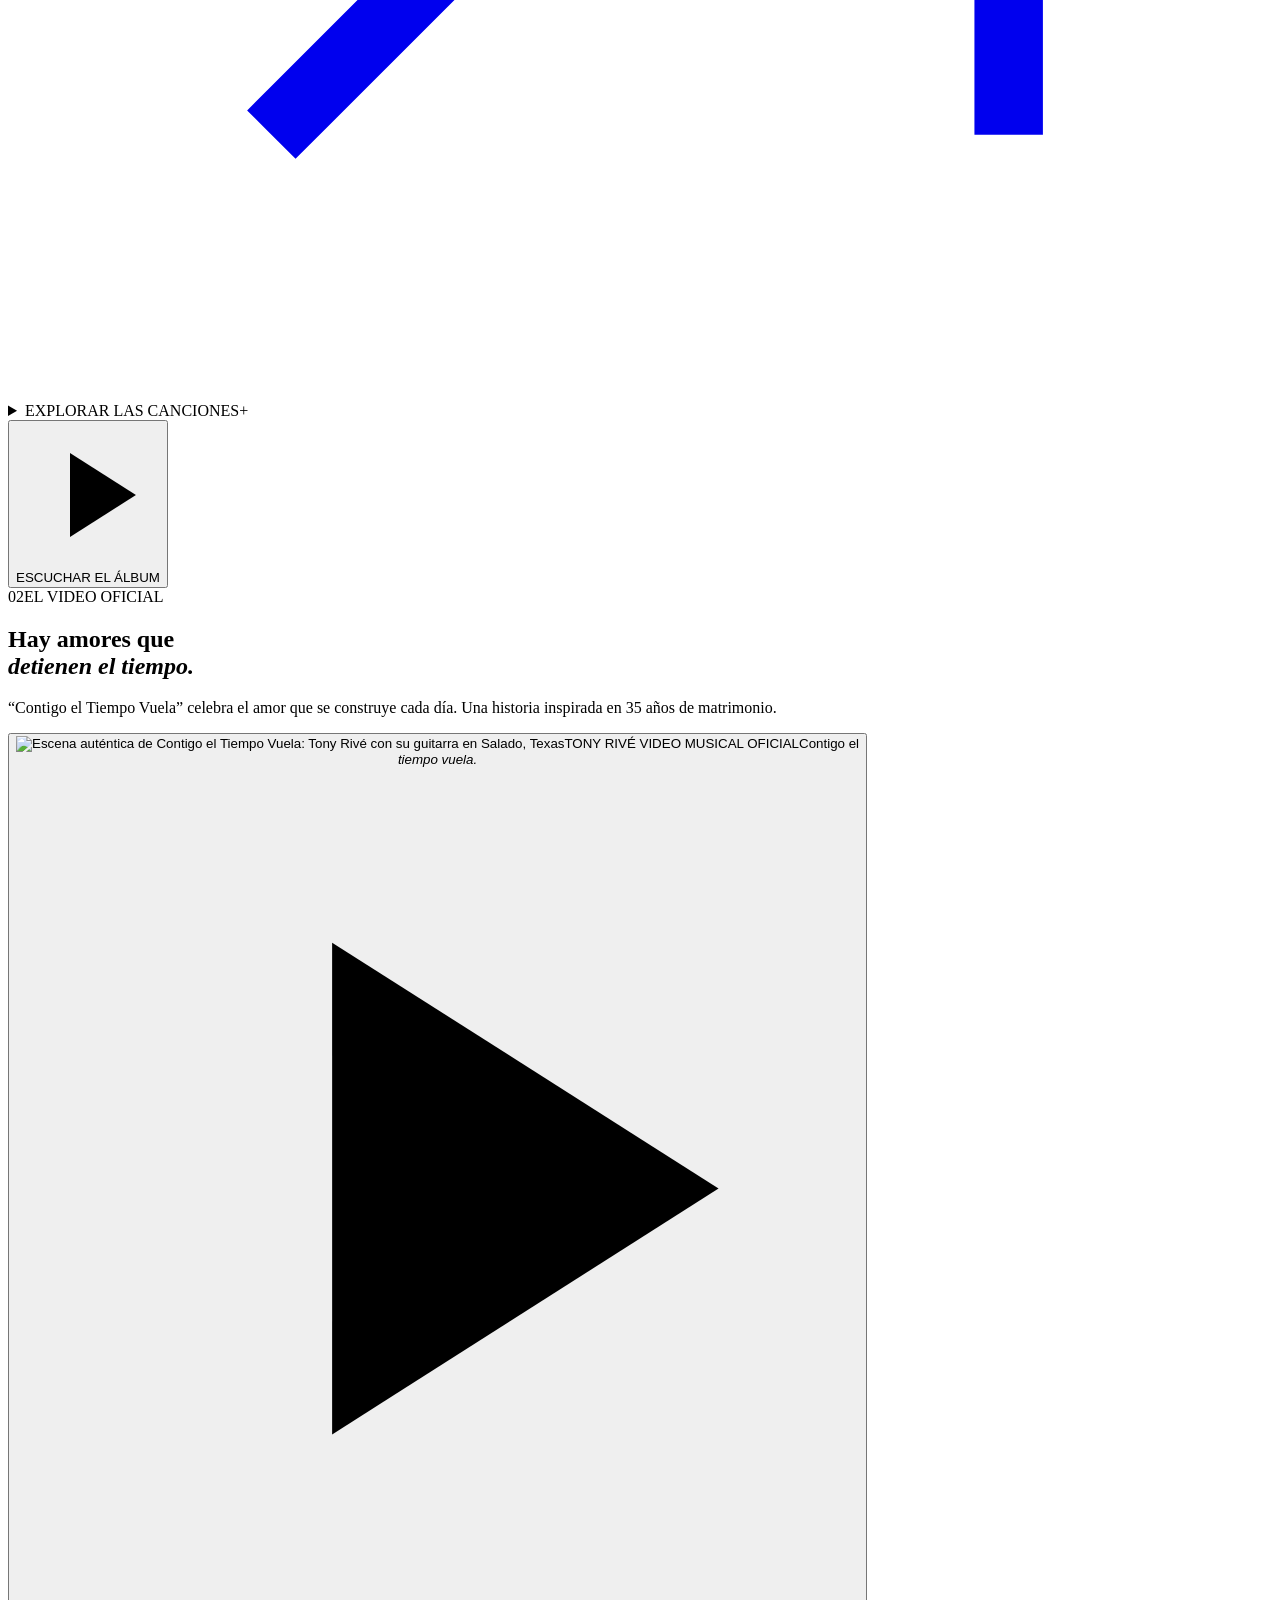
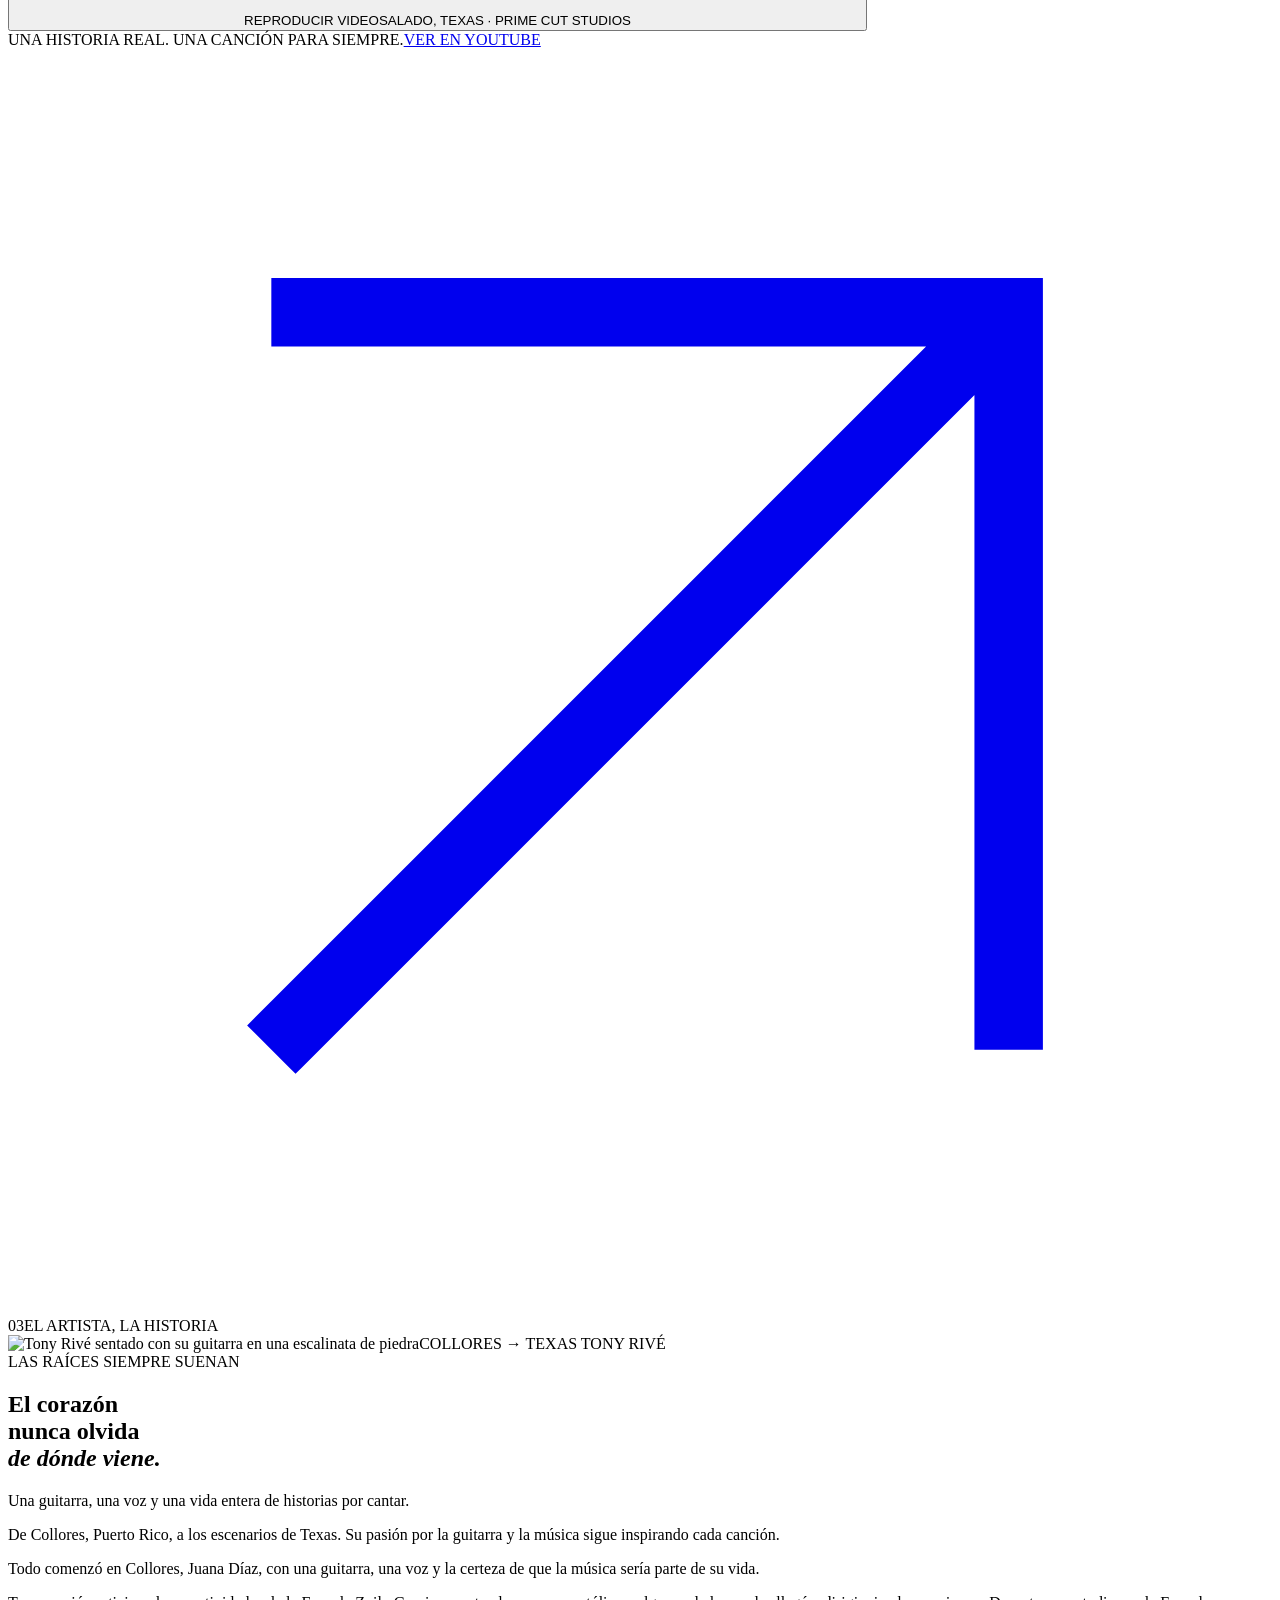
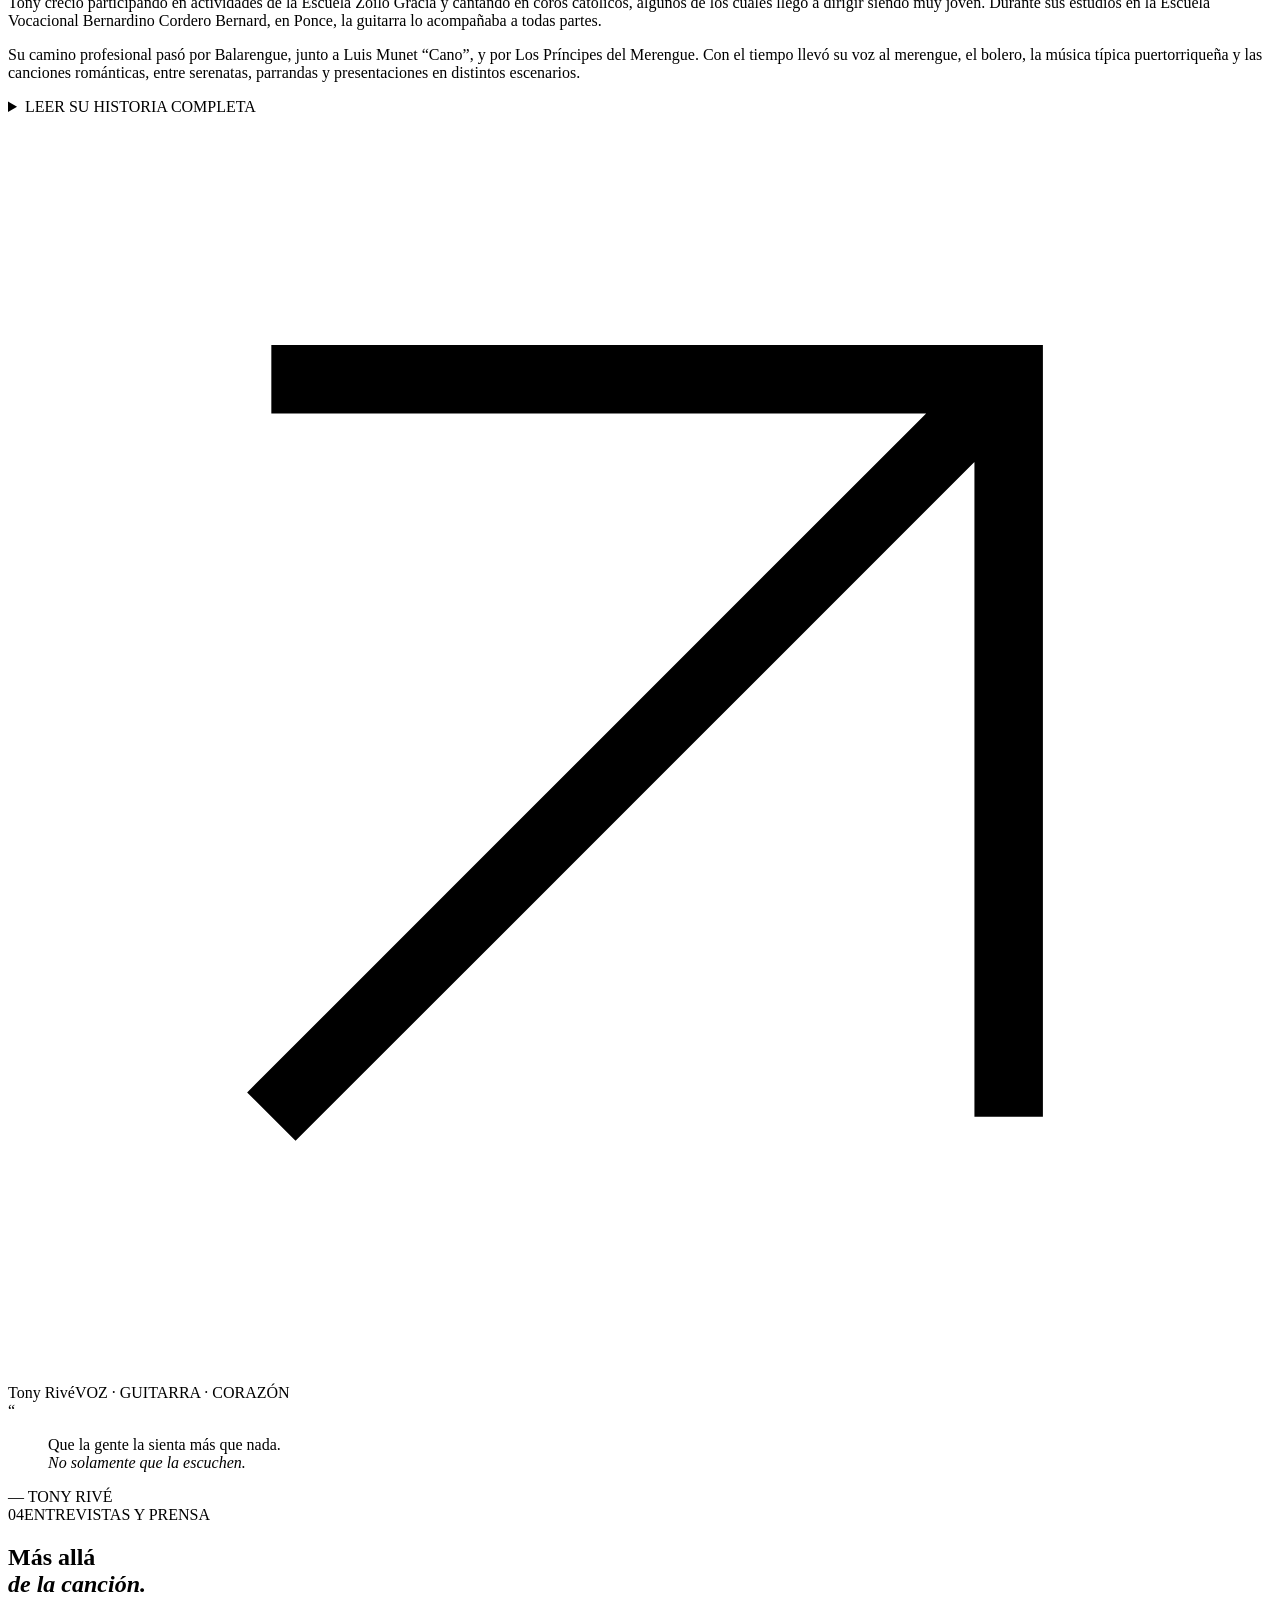
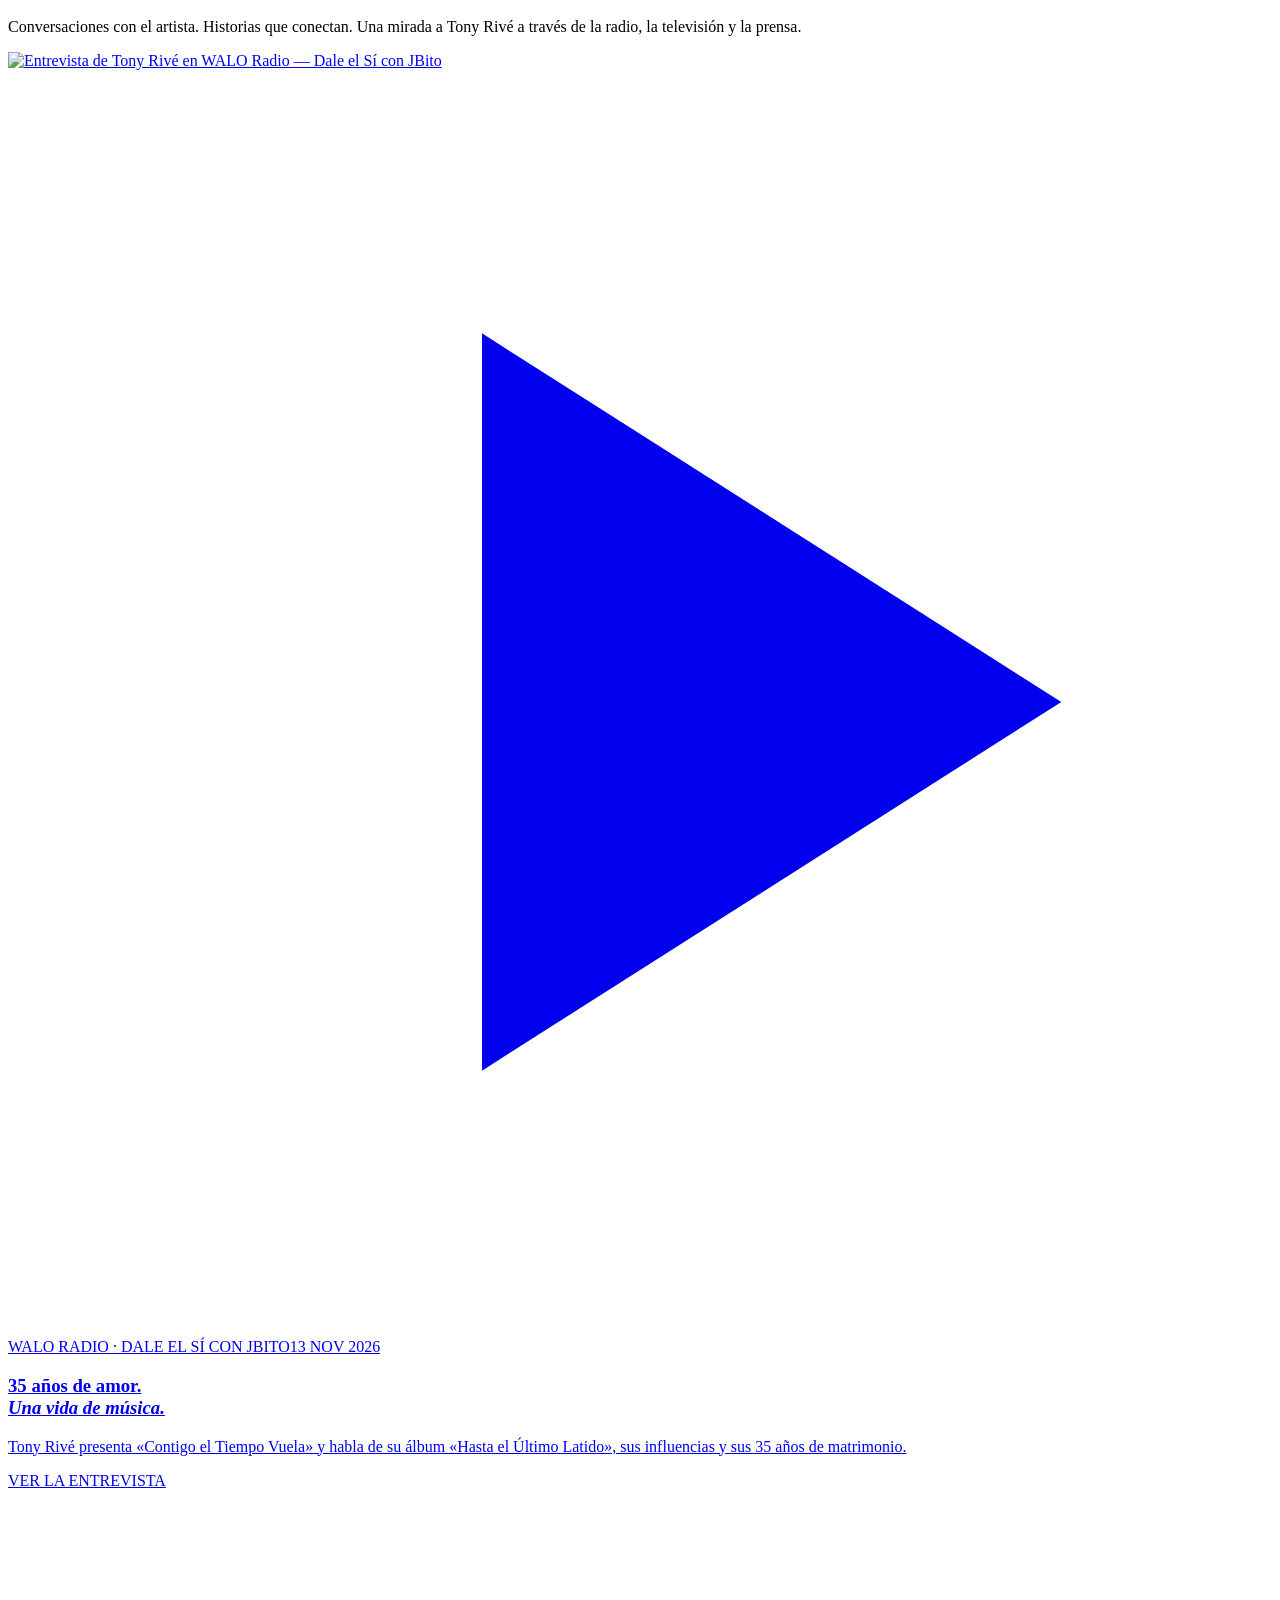
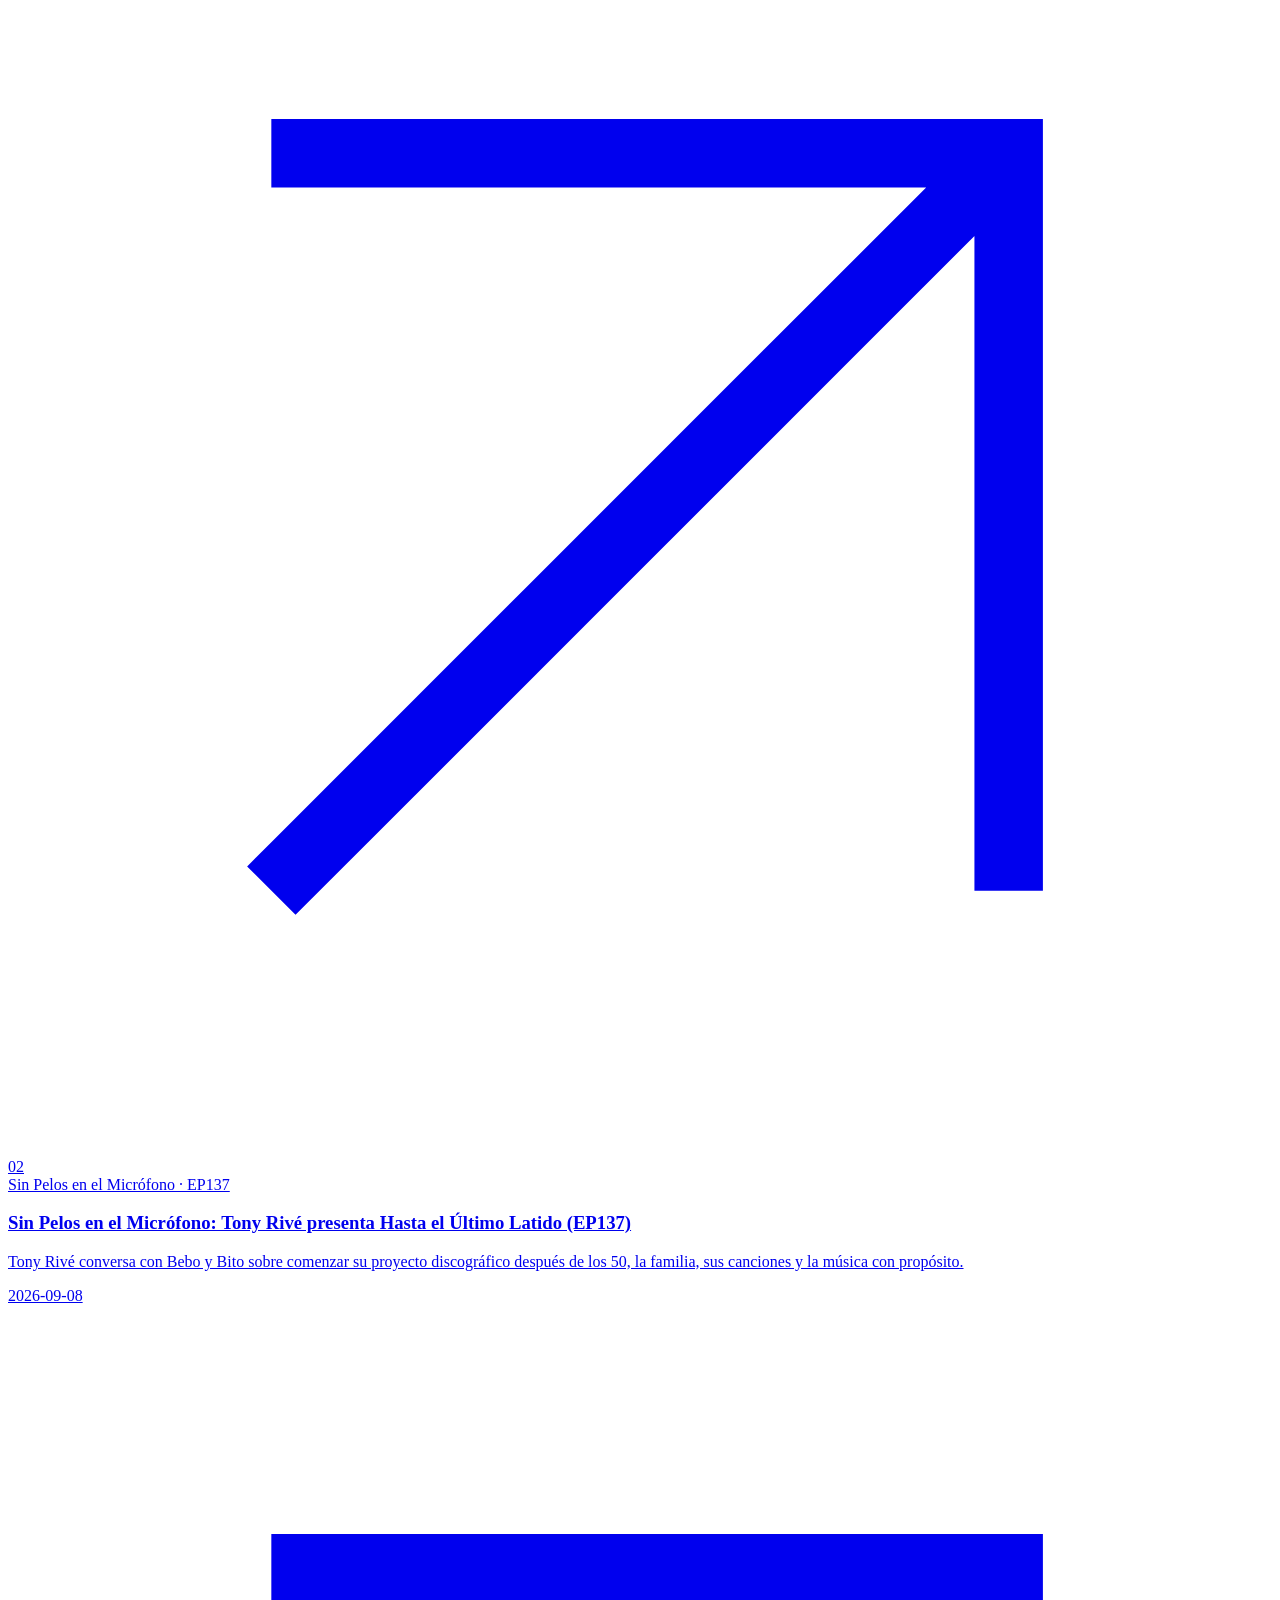
